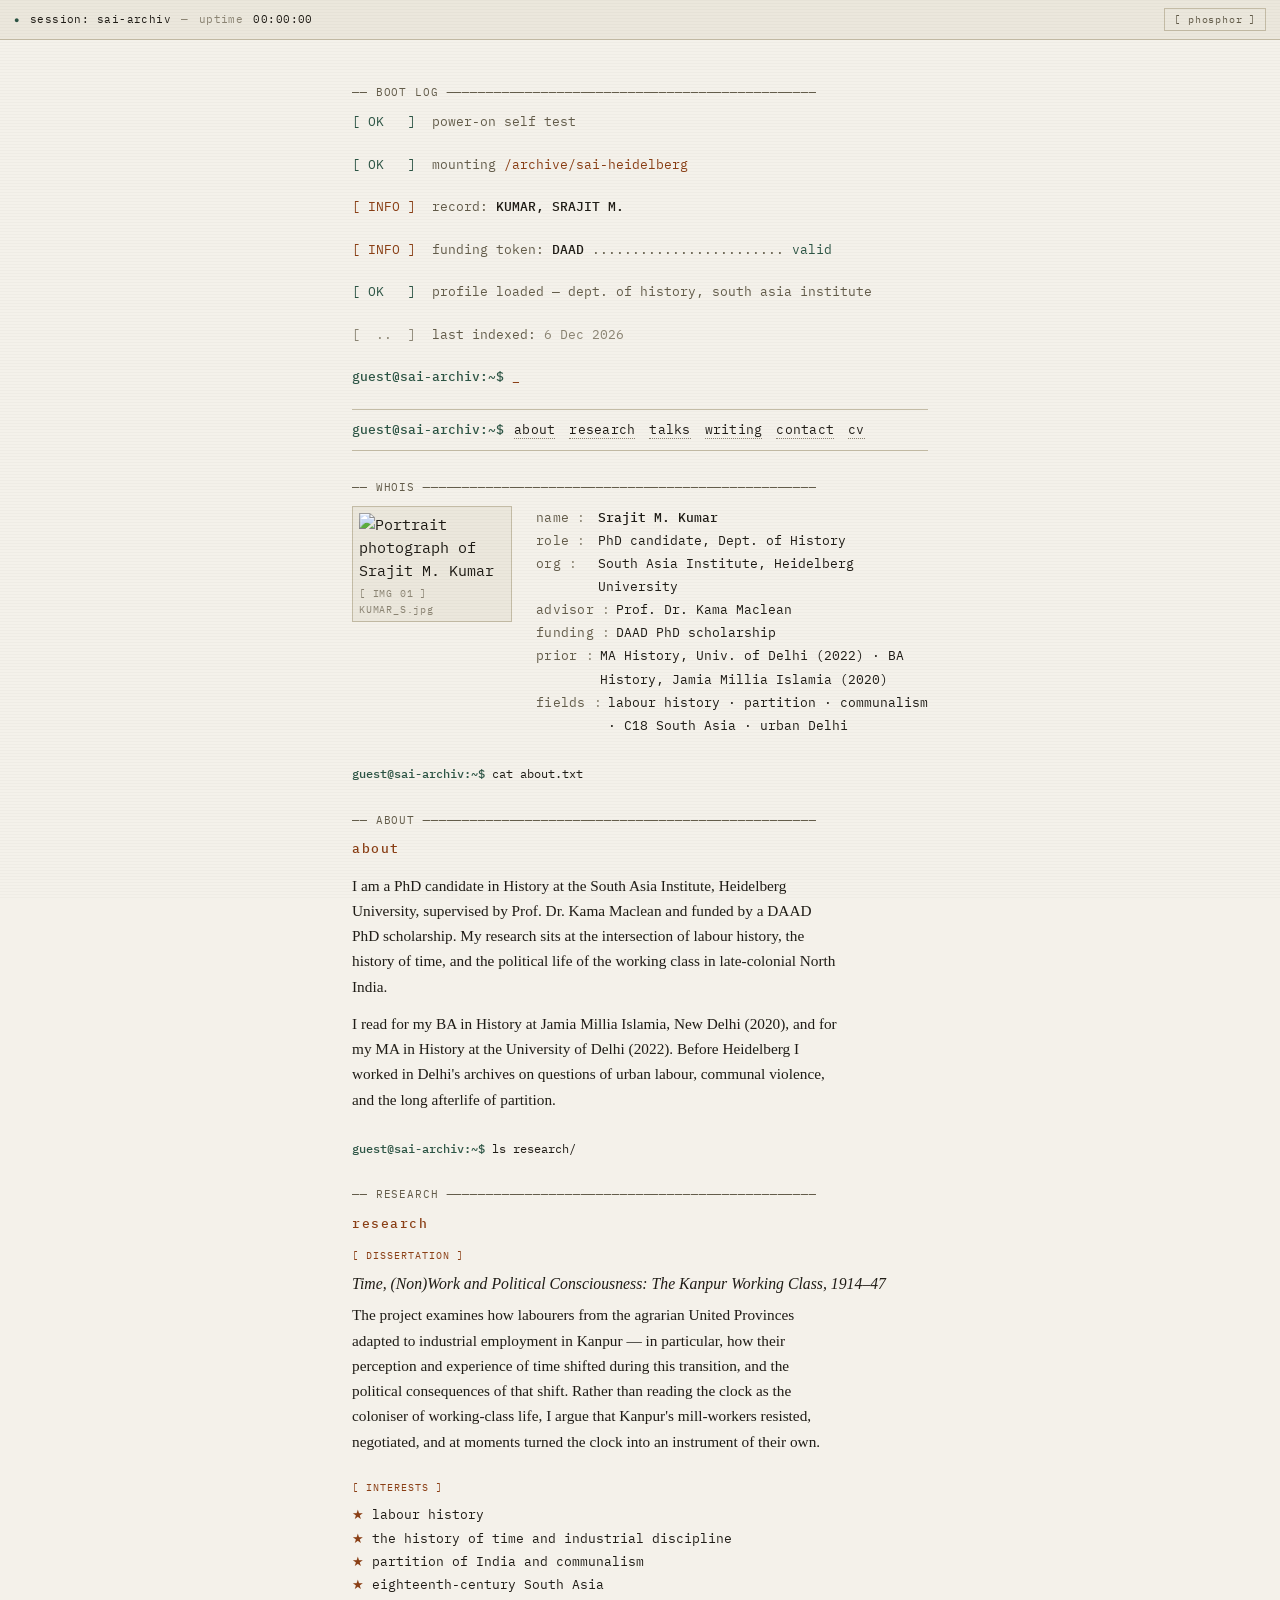
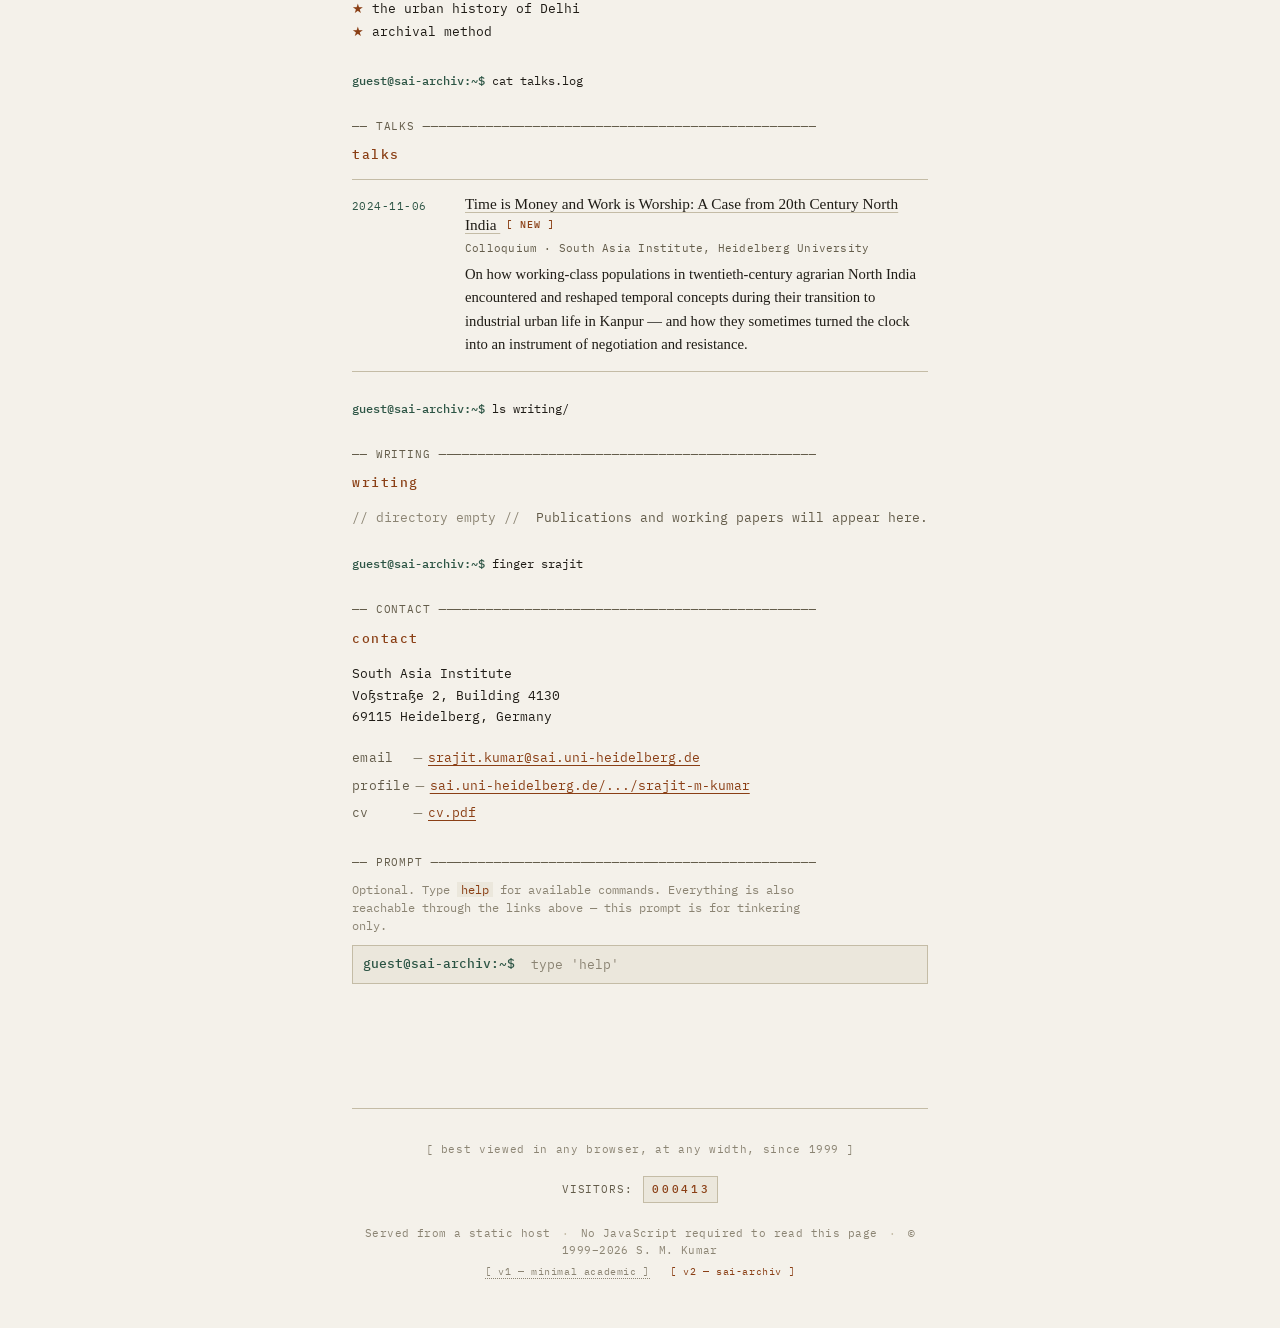
==== v2/index.html @ d52323a2 "Add v2 (SAI-ARCHIV) per design spec Implements the 'booting archival mainframe terminal renders a 19" ====
<!doctype html>
<html lang="en" data-theme="light">
<head>
  <meta charset="utf-8" />
  <meta name="viewport" content="width=device-width, initial-scale=1" />
  <title>SAI-ARCHIV :: KUMAR, SRAJIT M.</title>
  <meta name="description" content="Srajit M. Kumar — PhD candidate in History, South Asia Institute, Heidelberg University. Labour, time, and political consciousness in late-colonial North India." />
  <link rel="icon" href="data:image/svg+xml,<svg xmlns=%22http://www.w3.org/2000/svg%22 viewBox=%220 0 100 100%22><text y=%22.95em%22 font-size=%2290%22>_</text></svg>" />
  <link rel="stylesheet" href="style.css" />
</head>
<body>

  <!-- Status bar appears AFTER boot animation completes (JS).
       No-JS: hidden via <noscript> below -->
  <div class="status-bar" id="status-bar" aria-hidden="true" hidden>
    <span class="status-dot">●</span>
    <span class="status-host">session: sai-archiv</span>
    <span class="status-sep">—</span>
    <span class="status-label">uptime</span>
    <span class="status-clock" id="status-clock">00:00:00</span>
    <button type="button" class="theme-toggle" id="theme-toggle" aria-label="toggle dark theme">
      <span class="theme-toggle-label">[ phosphor ]</span>
    </button>
  </div>

  <main class="terminal" id="terminal">

    <!-- ─── BOOT LOG ────────────────────────────────────────────── -->
    <section class="boot" aria-label="System boot log">
      <header class="banner" aria-hidden="true">
        ── BOOT LOG ───────────────────────────────────────────────
      </header>
      <h2 class="visually-hidden">Boot log</h2>

      <pre class="boot-stream" id="boot-stream"><span class="boot-line"><span class="ok">[ OK   ]</span>  power-on self test</span>
<span class="boot-line"><span class="ok">[ OK   ]</span>  mounting <span class="path">/archive/sai-heidelberg</span></span>
<span class="boot-line"><span class="info">[ INFO ]</span>  record: <span class="hl">KUMAR, SRAJIT M.</span></span>
<span class="boot-line"><span class="info">[ INFO ]</span>  funding token: <span class="hl">DAAD</span> ........................ <span class="ok-text">valid</span></span>
<span class="boot-line"><span class="ok">[ OK   ]</span>  profile loaded — dept. of history, south asia institute</span>
<span class="boot-line"><span class="dotted">[  ..  ]</span>  last indexed: <span class="dim" id="last-indexed">19 May 2026</span></span>
<span class="boot-line prompt-line"><span class="prompt">guest@sai-archiv:~$</span> <span class="cursor">_</span></span></pre>

      <button type="button" id="boot-skip" class="boot-skip" hidden>[ skip ]</button>
    </section>

    <!-- ─── NAV / COMMAND LINKS ─────────────────────────────────── -->
    <nav class="cmd-nav" aria-label="Sections">
      <span class="prompt" aria-hidden="true">guest@sai-archiv:~$</span>
      <ul>
        <li><a href="#about"    data-cmd="cat about.txt">about</a></li>
        <li><a href="#research" data-cmd="ls research/">research</a></li>
        <li><a href="#talks"    data-cmd="cat talks.log">talks</a></li>
        <li><a href="#writing"  data-cmd="ls writing/">writing</a></li>
        <li><a href="#contact"  data-cmd="finger srajit">contact</a></li>
        <li><a href="../cv.pdf" data-cmd="open cv.pdf" target="_blank" rel="noopener">cv</a></li>
      </ul>
    </nav>

    <!-- ─── WHOIS / IDENTITY BLOCK ─────────────────────────────── -->
    <section class="whois" aria-labelledby="whois-h">
      <header class="banner" aria-hidden="true">── WHOIS ──────────────────────────────────────────────────</header>
      <h2 id="whois-h" class="visually-hidden">Identity</h2>

      <div class="whois-grid">
        <figure class="portrait-frame">
          <img src="../images/srajit.jpg" alt="Portrait photograph of Srajit M. Kumar" class="portrait" />
          <figcaption class="img-caption" aria-hidden="true">[ IMG 01 ]  KUMAR_S.jpg</figcaption>
        </figure>

        <dl class="kv">
          <div><dt>name</dt>    <dd><strong>Srajit M. Kumar</strong></dd></div>
          <div><dt>role</dt>    <dd>PhD candidate, Dept. of History</dd></div>
          <div><dt>org</dt>     <dd>South Asia Institute, Heidelberg University</dd></div>
          <div><dt>advisor</dt> <dd>Prof. Dr. Kama Maclean</dd></div>
          <div><dt>funding</dt> <dd>DAAD PhD scholarship</dd></div>
          <div><dt>prior</dt>   <dd>MA History, Univ. of Delhi (2022) · BA History, Jamia Millia Islamia (2020)</dd></div>
          <div><dt>fields</dt>  <dd>labour history · partition · communalism · C18 South Asia · urban Delhi</dd></div>
        </dl>
      </div>
    </section>

    <!-- ─── ABOUT ──────────────────────────────────────────────── -->
    <section id="about" class="cmd-section">
      <div class="cmd-echo" aria-hidden="true"><span class="prompt">guest@sai-archiv:~$</span> <span class="cmd">cat about.txt</span></div>
      <header class="banner" aria-hidden="true">── ABOUT ──────────────────────────────────────────────────</header>
      <h2 class="section-h">about</h2>

      <div class="prose">
        <p>
          I am a PhD candidate in History at the South Asia Institute, Heidelberg University,
          supervised by Prof. Dr. Kama Maclean and funded by a DAAD PhD scholarship. My
          research sits at the intersection of labour history, the history of time, and the
          political life of the working class in late-colonial North India.
        </p>
        <p>
          I read for my BA in History at Jamia Millia Islamia, New Delhi (2020), and for my
          MA in History at the University of Delhi (2022). Before Heidelberg I worked in
          Delhi's archives on questions of urban labour, communal violence, and the long
          afterlife of partition.
        </p>
      </div>
    </section>

    <!-- ─── RESEARCH ───────────────────────────────────────────── -->
    <section id="research" class="cmd-section">
      <div class="cmd-echo" aria-hidden="true"><span class="prompt">guest@sai-archiv:~$</span> <span class="cmd">ls research/</span></div>
      <header class="banner" aria-hidden="true">── RESEARCH ───────────────────────────────────────────────</header>
      <h2 class="section-h">research</h2>

      <article class="entry">
        <header class="entry-head">
          <span class="entry-tag">[ dissertation ]</span>
          <h3 class="entry-title"><em>Time, (Non)Work and Political Consciousness: The Kanpur Working Class, 1914&ndash;47</em></h3>
        </header>
        <div class="prose">
          <p>
            The project examines how labourers from the agrarian United Provinces adapted
            to industrial employment in Kanpur — in particular, how their perception and
            experience of time shifted during this transition, and the political consequences
            of that shift. Rather than reading the clock as the coloniser of working-class
            life, I argue that Kanpur's mill-workers resisted, negotiated, and at moments
            turned the clock into an instrument of their own.
          </p>
        </div>
      </article>

      <article class="entry">
        <header class="entry-head">
          <span class="entry-tag">[ interests ]</span>
        </header>
        <ul class="star-list">
          <li>labour history</li>
          <li>the history of time and industrial discipline</li>
          <li>partition of India and communalism</li>
          <li>eighteenth-century South Asia</li>
          <li>the urban history of Delhi</li>
          <li>archival method</li>
        </ul>
      </article>
    </section>

    <!-- ─── TALKS ──────────────────────────────────────────────── -->
    <section id="talks" class="cmd-section">
      <div class="cmd-echo" aria-hidden="true"><span class="prompt">guest@sai-archiv:~$</span> <span class="cmd">cat talks.log</span></div>
      <header class="banner" aria-hidden="true">── TALKS ──────────────────────────────────────────────────</header>
      <h2 class="section-h">talks</h2>

      <ul class="talk-list">
        <li class="talk">
          <span class="talk-date" aria-hidden="true">2024-11-06</span>
          <span class="visually-hidden">6 November 2024.</span>
          <div class="talk-body">
            <h3 class="talk-title">
              <a href="https://www.sai.uni-heidelberg.de/en/events-at-sai/time-is-money-and-work-is-worship-a-case-from-20th-century-north-india-2024-11-06" rel="noopener">
                Time is Money and Work is Worship: A Case from 20th Century North India
              </a>
              <span class="badge-new" aria-label="new"><span aria-hidden="true">[ NEW ]</span></span>
            </h3>
            <div class="talk-venue">Colloquium · South Asia Institute, Heidelberg University</div>
            <p class="talk-abstract">
              On how working-class populations in twentieth-century agrarian North India
              encountered and reshaped temporal concepts during their transition to
              industrial urban life in Kanpur — and how they sometimes turned the clock
              into an instrument of negotiation and resistance.
            </p>
          </div>
        </li>
      </ul>
    </section>

    <!-- ─── WRITING ────────────────────────────────────────────── -->
    <section id="writing" class="cmd-section">
      <div class="cmd-echo" aria-hidden="true"><span class="prompt">guest@sai-archiv:~$</span> <span class="cmd">ls writing/</span></div>
      <header class="banner" aria-hidden="true">── WRITING ────────────────────────────────────────────────</header>
      <h2 class="section-h">writing</h2>

      <p class="placeholder">
        <span class="dim" aria-hidden="true">// directory empty //</span>
        Publications and working papers will appear here.
      </p>
    </section>

    <!-- ─── CONTACT ────────────────────────────────────────────── -->
    <section id="contact" class="cmd-section">
      <div class="cmd-echo" aria-hidden="true"><span class="prompt">guest@sai-archiv:~$</span> <span class="cmd">finger srajit</span></div>
      <header class="banner" aria-hidden="true">── CONTACT ────────────────────────────────────────────────</header>
      <h2 class="section-h">contact</h2>

      <address class="contact-block">
        <div class="addr-line">South Asia Institute</div>
        <div class="addr-line">Vo&szlig;stra&szlig;e 2, Building 4130</div>
        <div class="addr-line">69115 Heidelberg, Germany</div>
      </address>

      <ul class="links-list">
        <li>
          <span class="link-key">email</span>
          <span class="link-sep" aria-hidden="true">─</span>
          <a href="mailto:srajit.kumar@sai.uni-heidelberg.de">srajit.kumar@sai.uni-heidelberg.de</a>
          <!-- TODO(mridul): confirm this is Srajit's actual address; the SAI page only listed the generic press address -->
        </li>
        <li>
          <span class="link-key">profile</span>
          <span class="link-sep" aria-hidden="true">─</span>
          <a href="https://www.sai.uni-heidelberg.de/en/departments-and-branches/south-asian-history/team/srajit-m-kumar" rel="noopener">sai.uni-heidelberg.de/.../srajit-m-kumar</a>
        </li>
        <li>
          <span class="link-key">cv</span>
          <span class="link-sep" aria-hidden="true">─</span>
          <a href="../cv.pdf" rel="noopener">cv.pdf</a>
        </li>
      </ul>
    </section>

    <!-- ─── TYPEABLE PROMPT (Tier 3) ───────────────────────────── -->
    <section class="repl-section" aria-labelledby="repl-h">
      <header class="banner" aria-hidden="true">── PROMPT ─────────────────────────────────────────────────</header>
      <h2 id="repl-h" class="visually-hidden">Interactive prompt</h2>

      <div class="repl-help">
        Optional. Type <code>help</code> for available commands. Everything is also reachable through the links above — this prompt is for tinkering only.
      </div>

      <div class="repl">
        <span class="prompt" aria-hidden="true">guest@sai-archiv:~$&nbsp;</span>
        <label for="repl-in" class="visually-hidden">Type a command</label>
        <input id="repl-in" type="text" class="repl-in" autocomplete="off" autocapitalize="off" spellcheck="false" placeholder="type 'help'" />
      </div>
      <output class="repl-out" id="repl-out" aria-live="polite"></output>
    </section>

    <!-- ─── SYSTEM FOOTER ──────────────────────────────────────── -->
    <footer class="sys-footer" aria-label="System footer">
      <hr class="rule-text" aria-hidden="true" />

      <div class="footer-banner" aria-hidden="true">
        [ best viewed in any browser, at any width, since 1999 ]
      </div>

      <div class="footer-row" aria-hidden="true">
        <span class="counter-label">VISITORS:</span>
        <span class="counter-box" id="visitor-counter">
          <!-- Static placeholder; replaced by JS with localStorage value if available. -->
          <span class="digit">0</span><span class="digit">0</span><span class="digit">0</span><span class="digit">4</span><span class="digit">1</span><span class="digit">2</span>
        </span>
      </div>

      <p class="built-with">
        Served from a static host
        <span class="sep" aria-hidden="true">·</span>
        No JavaScript required to read this page
        <span class="sep" aria-hidden="true">·</span>
        &copy; 1999&ndash;<span id="year">2026</span> S. M. Kumar
      </p>

      <p class="version-switch">
        <a href="../" class="dim">[ v1 — minimal academic ]</a>
        <span aria-hidden="true">&nbsp;</span>
        <span class="muted">[ v2 — sai-archiv ]</span>
      </p>
    </footer>

  </main>

  <noscript>
    <style>
      #status-bar { display: none !important; }
      .boot-stream .cursor { display: none; }
      .repl-section { display: none; }
    </style>
  </noscript>

  <script src="script.js" defer></script>
</body>
</html>
---- v2/style.css ----
/* ════════════════════════════════════════════════════════════════
   srajit-site v2 :: SAI-ARCHIV terminal
   Light "paper terminal" default. Dark "phosphor" via [data-theme].
   No external CSS/JS dependencies; webfont is optional progressive.
   ════════════════════════════════════════════════════════════════ */

@import url('https://fonts.googleapis.com/css2?family=IBM+Plex+Mono:ital,wght@0,400;0,500;1,400&family=Iowan+Old+Style&display=swap');

/* ── DESIGN TOKENS ─────────────────────────────────────────────── */

:root,
[data-theme="light"] {
  --font-mono: "IBM Plex Mono", ui-monospace, "SFMono-Regular", Menlo,
               "Cascadia Mono", Consolas, "Courier New", monospace;
  --font-serif: "Iowan Old Style", "Charter", Georgia, "Times New Roman", serif;

  /* paper terminal */
  --bg:        #f4f1ea;
  --bg-panel:  #ebe7dc;
  --ink:       #1f1c16;
  --ink-dim:   #635c4a;
  --ink-fade:  #8b8473;
  --accent:    #8a3f15;   /* burnt amber — links, prompt, badge */
  --accent-2:  #2c5444;   /* deep green — [ OK ], talk dates */
  --rule:      #c4bca6;
  --ok:        #2c5444;
  --warn:      #8a3f15;
  --err:       #9a2218;
  --hl:        #1f1c16;

  --col-max:   72ch;
  --line:      1.55;
  --gutter:    clamp(16px, 4vw, 36px);

  --scanline: rgba(0,0,0,0.018);
  color-scheme: light;
}

[data-theme="dark"] {
  /* amber phosphor — warm dark, not neon */
  --bg:        #14110b;
  --bg-panel:  #1c1812;
  --ink:       #d8c8a4;
  --ink-dim:   #8c7e60;
  --ink-fade:  #5a4f3a;
  --accent:    #e0a050;   /* amber */
  --accent-2:  #8fb88a;   /* phosphor green, muted */
  --rule:      #3a3225;
  --ok:        #8fb88a;
  --warn:      #e0a050;
  --err:       #d8624a;
  --hl:        #f0e0b8;

  --scanline: rgba(0,0,0,0.05);
  color-scheme: dark;
}

/* ── RESET / BASE ──────────────────────────────────────────────── */

*, *::before, *::after { box-sizing: border-box; }

html, body { margin: 0; padding: 0; }

html {
  background: var(--bg);
  color: var(--ink);
  font-family: var(--font-mono);
  font-size: 15px;
  line-height: var(--line);
  -webkit-text-size-adjust: 100%;
  font-feature-settings: "kern", "liga";
}

@media (min-width: 640px) { html { font-size: 15px; } }

body {
  min-height: 100vh;
  background: var(--bg);
  position: relative;
  transition: background 0.18s ease, color 0.18s ease;
}

/* Subtle CRT scanlines — visible everywhere, almost imperceptible */
body::after {
  content: "";
  position: fixed;
  inset: 0;
  background: repeating-linear-gradient(
    0deg, transparent 0, transparent 2px,
    var(--scanline) 2px, var(--scanline) 3px
  );
  pointer-events: none;
  z-index: 9999;
}

::selection { background: var(--accent); color: var(--bg); }

::-webkit-scrollbar { width: 6px; height: 6px; }
::-webkit-scrollbar-track { background: var(--bg); }
::-webkit-scrollbar-thumb { background: var(--ink-fade); border-radius: 2px; }

a {
  color: var(--accent);
  text-decoration: underline;
  text-decoration-thickness: 1px;
  text-underline-offset: 3px;
  transition: color 0.12s, text-decoration-color 0.12s;
}
a:hover  { color: var(--accent-2); text-decoration-color: var(--accent-2); }
a:focus-visible {
  outline: 2px solid var(--accent);
  outline-offset: 2px;
}

/* Visible monospace caret focus on the REPL */
.repl-in:focus-visible { outline: none; }

.visually-hidden {
  position: absolute !important;
  width: 1px; height: 1px;
  padding: 0; margin: -1px;
  overflow: hidden; clip: rect(0,0,0,0);
  white-space: nowrap; border: 0;
}

hr.rule-text { border: 0; height: 1px; background: var(--rule); margin: 32px 0; }

/* ── STATUS BAR (top, after boot) ──────────────────────────────── */

.status-bar {
  position: fixed;
  top: 0; left: 0; right: 0;
  z-index: 100;
  display: flex;
  align-items: center;
  gap: 10px;
  padding: 8px 14px;
  background: var(--bg-panel);
  border-bottom: 1px solid var(--rule);
  font-size: 11px;
  color: var(--ink-dim);
  letter-spacing: 0.04em;
  font-variant-numeric: tabular-nums;
}

.status-dot { color: var(--accent-2); font-size: 9px; }
.status-host { color: var(--ink); }
.status-sep, .status-label { color: var(--ink-fade); }
.status-clock { color: var(--ink); }

.theme-toggle {
  margin-left: auto;
  background: transparent;
  border: 1px solid var(--rule);
  color: var(--ink-dim);
  font-family: inherit;
  font-size: 10px;
  letter-spacing: 0.08em;
  padding: 4px 9px;
  cursor: pointer;
  transition: color 0.12s, border-color 0.12s, background 0.12s;
}
.theme-toggle:hover {
  color: var(--accent);
  border-color: var(--accent);
}
.theme-toggle:focus-visible {
  outline: 2px solid var(--accent);
  outline-offset: 2px;
}

/* ── MAIN TERMINAL COLUMN ──────────────────────────────────────── */

.terminal {
  max-width: var(--col-max);
  margin: 0 auto;
  padding: 28px var(--gutter) 48px;
}

body.has-status .terminal { padding-top: 56px; }

/* ── BOOT SECTION ──────────────────────────────────────────────── */

.banner {
  font-family: var(--font-mono);
  font-size: 11px;
  letter-spacing: 0.08em;
  color: var(--ink-dim);
  white-space: nowrap;
  overflow: hidden;
  text-overflow: clip;
  margin: 28px 0 10px;
  user-select: none;
}

.boot { margin-top: 12px; }

.boot-stream {
  font-family: var(--font-mono);
  font-size: 12.5px;
  color: var(--ink-dim);
  margin: 0;
  white-space: pre-wrap;
  word-break: break-word;
  line-height: 1.7;
}

.boot-line { display: block; }
.boot-line .ok       { color: var(--ok); }
.boot-line .info     { color: var(--accent); }
.boot-line .dotted   { color: var(--ink-fade); }
.boot-line .ok-text  { color: var(--ok); }
.boot-line .path     { color: var(--accent); }
.boot-line .hl       { color: var(--hl); font-weight: 500; }
.boot-line .dim      { color: var(--ink-fade); }

.prompt   { color: var(--accent-2); font-weight: 500; }
.cursor   { display: inline-block; width: 0.55em; color: var(--accent); animation: blink 1s steps(1) infinite; }
@keyframes blink { 50% { opacity: 0; } }

.boot-skip {
  margin-top: 6px;
  background: transparent;
  border: 1px solid var(--rule);
  color: var(--ink-fade);
  font-family: inherit;
  font-size: 10px;
  letter-spacing: 0.08em;
  padding: 3px 8px;
  cursor: pointer;
}
.boot-skip:hover { color: var(--accent); border-color: var(--accent); }
.boot-skip:focus-visible { outline: 2px solid var(--accent); outline-offset: 2px; }

/* ── COMMAND NAV ───────────────────────────────────────────────── */

.cmd-nav {
  margin-top: 22px;
  display: flex;
  flex-wrap: wrap;
  gap: 6px 10px;
  align-items: baseline;
  padding: 10px 0;
  border-top: 1px solid var(--rule);
  border-bottom: 1px solid var(--rule);
  font-size: 12.5px;
}

.cmd-nav ul {
  list-style: none;
  margin: 0; padding: 0;
  display: flex;
  flex-wrap: wrap;
  gap: 4px 14px;
}

.cmd-nav a {
  color: var(--ink);
  text-decoration: none;
  border-bottom: 1px dotted var(--ink-fade);
  padding-bottom: 1px;
  letter-spacing: 0.02em;
}
.cmd-nav a:hover  { color: var(--accent); border-bottom-color: var(--accent); }
.cmd-nav a:focus-visible { outline: 2px solid var(--accent); outline-offset: 3px; }

/* ── COMMAND-ECHO PRELUDE FOR EACH SECTION ─────────────────────── */

.cmd-echo {
  font-family: var(--font-mono);
  font-size: 12px;
  color: var(--ink-fade);
  margin: 28px 0 0;
  user-select: none;
}
.cmd-echo .cmd { color: var(--ink); }

/* Sections share scroll-margin so anchor jumps clear the status bar */
.cmd-section { scroll-margin-top: 56px; }

.section-h {
  font-family: var(--font-mono);
  font-size: 13px;
  font-weight: 500;
  letter-spacing: 0.12em;
  text-transform: lowercase;
  color: var(--accent);
  margin: 0 0 14px;
  /* Real heading; banner above is decorative */
}

/* ── WHOIS BLOCK ───────────────────────────────────────────────── */

.whois-grid {
  display: grid;
  grid-template-columns: 160px 1fr;
  gap: 24px;
  align-items: start;
}

.portrait-frame {
  margin: 0;
  border: 1px solid var(--rule);
  padding: 6px 6px 4px;
  background: var(--bg-panel);
}

.portrait {
  display: block;
  width: 100%;
  height: auto;
  filter: grayscale(0.08) contrast(1.02);
}

[data-theme="dark"] .portrait { filter: grayscale(0.15) contrast(0.98) brightness(0.95) sepia(0.15); }

.img-caption {
  margin: 4px 0 0;
  font-size: 10px;
  letter-spacing: 0.08em;
  color: var(--ink-fade);
}

.kv {
  margin: 0;
  font-size: 12.5px;
  line-height: 1.85;
  font-variant-numeric: tabular-nums;
}
.kv > div { display: flex; flex-wrap: wrap; gap: 6px; }
.kv dt {
  color: var(--ink-dim);
  min-width: 7ch;
  letter-spacing: 0.02em;
}
.kv dt::after { content: " :"; color: var(--ink-fade); }
.kv dd {
  margin: 0;
  color: var(--ink);
  flex: 1;
  min-width: 0;
}
.kv dd strong { color: var(--hl); font-weight: 500; }

@media (max-width: 540px) {
  .whois-grid { grid-template-columns: 1fr; }
  .portrait-frame { max-width: 200px; }
}

/* ── ENTRIES / PROSE ──────────────────────────────────────────── */

.entry { margin: 14px 0 26px; }

.entry-head {
  display: flex;
  flex-wrap: wrap;
  align-items: baseline;
  gap: 10px;
  margin-bottom: 8px;
}

.entry-tag {
  font-size: 10px;
  letter-spacing: 0.1em;
  color: var(--accent);
  text-transform: uppercase;
}

.entry-title {
  font-family: var(--font-serif);
  font-size: 1.05rem;
  font-weight: 400;
  margin: 0;
  color: var(--ink);
  line-height: 1.35;
}
.entry-title em { font-style: italic; }

.prose {
  font-family: var(--font-serif);
  font-size: 1.02rem;
  line-height: 1.65;
  color: var(--ink);
  max-width: 64ch;
}
.prose p { margin: 0 0 12px; }
.prose p:last-child { margin-bottom: 0; }

.star-list {
  list-style: none;
  padding: 0;
  margin: 6px 0 0;
  font-size: 12.5px;
}
.star-list li {
  padding: 2px 0;
  color: var(--ink);
}
.star-list li::before {
  content: "★  ";
  color: var(--accent);
}

/* ── TALKS ─────────────────────────────────────────────────────── */

.talk-list {
  list-style: none;
  padding: 0; margin: 0;
}

.talk {
  display: grid;
  grid-template-columns: 11ch 1fr;
  gap: 14px;
  padding: 14px 0;
  border-top: 1px solid var(--rule);
}
.talk:last-child { border-bottom: 1px solid var(--rule); }

.talk-date {
  font-family: var(--font-mono);
  font-size: 11px;
  color: var(--accent-2);
  letter-spacing: 0.04em;
  padding-top: 4px;
  font-variant-numeric: tabular-nums;
}

.talk-title {
  font-family: var(--font-serif);
  font-size: 1.02rem;
  font-weight: 400;
  margin: 0 0 4px;
  line-height: 1.35;
}
.talk-title a { color: var(--ink); text-decoration: underline; text-decoration-color: var(--rule); }
.talk-title a:hover { color: var(--accent); text-decoration-color: var(--accent); }

.badge-new {
  display: inline-block;
  margin-left: 6px;
  font-family: var(--font-mono);
  font-size: 9.5px;
  letter-spacing: 0.1em;
  color: var(--accent);
  font-weight: 500;
  vertical-align: 2px;
}

.talk-venue {
  font-family: var(--font-mono);
  font-size: 11px;
  color: var(--ink-dim);
  letter-spacing: 0.02em;
  margin-bottom: 6px;
}

.talk-abstract {
  font-family: var(--font-serif);
  font-size: 0.98rem;
  color: var(--ink);
  margin: 4px 0 0;
  line-height: 1.6;
  max-width: 64ch;
}

@media (max-width: 540px) {
  .talk { grid-template-columns: 1fr; gap: 4px; }
  .talk-date { padding-top: 0; }
}

/* ── WRITING PLACEHOLDER ───────────────────────────────────────── */

.placeholder {
  font-size: 12.5px;
  color: var(--ink-dim);
  margin: 6px 0 0;
}
.placeholder .dim { color: var(--ink-fade); margin-right: 8px; }

/* ── CONTACT ───────────────────────────────────────────────────── */

.contact-block {
  font-style: normal;
  font-size: 12.5px;
  line-height: 1.75;
  color: var(--ink);
  margin: 0 0 16px;
}

.links-list {
  list-style: none;
  padding: 0; margin: 0;
  font-size: 12.5px;
}
.links-list li {
  display: flex;
  flex-wrap: wrap;
  align-items: baseline;
  gap: 6px;
  padding: 4px 0;
}
.link-key {
  color: var(--ink-dim);
  min-width: 7ch;
  letter-spacing: 0.02em;
}
.link-sep { color: var(--ink-fade); }

/* ── TYPEABLE PROMPT (Tier 3) ──────────────────────────────────── */

.repl-section { margin-top: 8px; }

.repl-help {
  font-size: 11.5px;
  color: var(--ink-fade);
  margin: 2px 0 10px;
  max-width: 64ch;
}
.repl-help code {
  font-family: inherit;
  color: var(--accent);
  background: var(--bg-panel);
  padding: 0 4px;
}

.repl {
  display: flex;
  align-items: center;
  gap: 8px;
  font-size: 13px;
  border: 1px solid var(--rule);
  background: var(--bg-panel);
  padding: 8px 10px;
}

.repl .prompt { white-space: nowrap; flex-shrink: 0; }

.repl-in {
  flex: 1;
  background: transparent;
  border: 0;
  color: var(--ink);
  font-family: var(--font-mono);
  font-size: 13px;
  outline: none;
  caret-color: var(--accent);
  padding: 2px 0;
  min-width: 0;
}
.repl-in::placeholder { color: var(--ink-fade); }

.repl-out {
  display: block;
  margin-top: 10px;
  min-height: 1.8em;
  font-family: var(--font-mono);
  font-size: 12.5px;
  color: var(--ink);
  white-space: pre-wrap;
  word-break: break-word;
}

.repl-out .ok   { color: var(--ok); }
.repl-out .err  { color: var(--err); }
.repl-out .warn { color: var(--warn); }
.repl-out .acc  { color: var(--accent); }
.repl-out .dim  { color: var(--ink-fade); }
.repl-out .hl   { color: var(--hl); font-weight: 500; }
.repl-out .echo { color: var(--accent-2); }
.repl-out hr {
  border: 0;
  height: 1px;
  background: var(--rule);
  margin: 8px 0;
}

/* ── FOOTER ────────────────────────────────────────────────────── */

.sys-footer {
  margin-top: 40px;
  padding-top: 20px;
  text-align: center;
}

.footer-banner {
  font-size: 11px;
  color: var(--ink-fade);
  letter-spacing: 0.06em;
  margin: 6px 0 14px;
}

.footer-row {
  display: inline-flex;
  align-items: center;
  gap: 10px;
  margin: 4px 0 14px;
  font-family: var(--font-mono);
  font-size: 11px;
  color: var(--ink-dim);
  letter-spacing: 0.08em;
}

.counter-box {
  display: inline-flex;
  gap: 2px;
  padding: 4px 8px;
  border: 1px solid var(--rule);
  background: var(--bg-panel);
  font-family: var(--font-mono);
}

.counter-box .digit {
  display: inline-block;
  min-width: 1ch;
  color: var(--accent);
  font-weight: 500;
  font-variant-numeric: tabular-nums;
}

.built-with {
  font-size: 10.5px;
  color: var(--ink-fade);
  letter-spacing: 0.04em;
  margin: 8px 0 6px;
}
.built-with .sep { color: var(--rule); margin: 0 4px; }

.version-switch {
  font-size: 10px;
  letter-spacing: 0.06em;
  margin: 4px 0 0;
}
.version-switch a { color: var(--ink-fade); text-decoration: none; border-bottom: 1px dotted var(--ink-fade); }
.version-switch a:hover { color: var(--accent); border-bottom-color: var(--accent); }
.version-switch .muted { color: var(--accent); }

/* ── DECORATIVE BANNERS ON SMALL SCREENS ──────────────────────── */

@media (max-width: 480px) {
  .banner {
    /* the box-drawing strings overflow on narrow screens; swap to a soft rule */
    color: transparent;
    height: 1px;
    background: var(--rule);
    margin: 24px 0 12px;
    border: 0;
    padding: 0;
  }
  .banner * { display: none; }
  html { font-size: 16px; }   /* meet ≥16px mobile target */
  .talk-date, .talk-venue { font-size: 12px; }
  .boot-stream { font-size: 13px; }
  .terminal { padding-bottom: 36px; }
}

/* ── REDUCED MOTION ────────────────────────────────────────────── */

@media (prefers-reduced-motion: reduce) {
  *, *::before, *::after {
    transition-duration: 0.001ms !important;
    animation-duration: 0.001ms !important;
    animation-iteration-count: 1 !important;
    scroll-behavior: auto !important;
  }
  .cursor { animation: none; opacity: 1; }
  html { scroll-behavior: auto; }
}

html { scroll-behavior: smooth; }
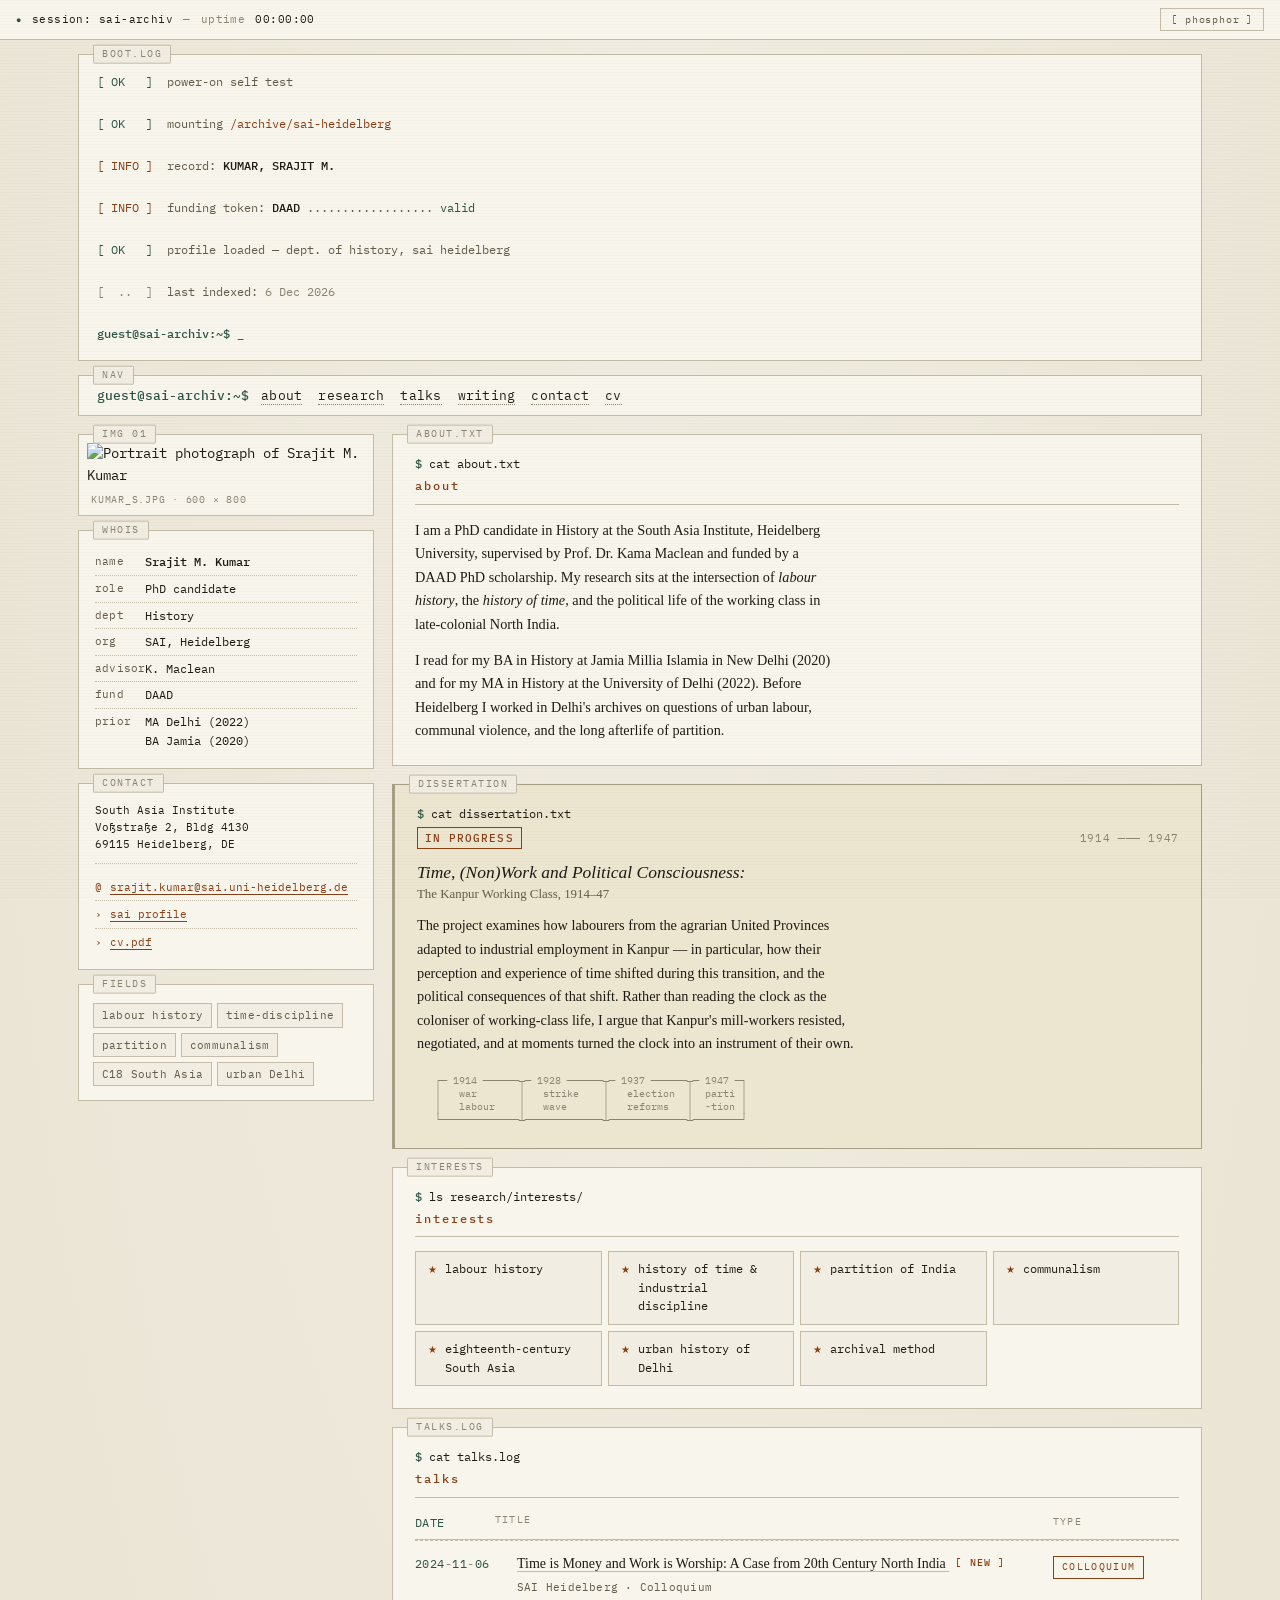
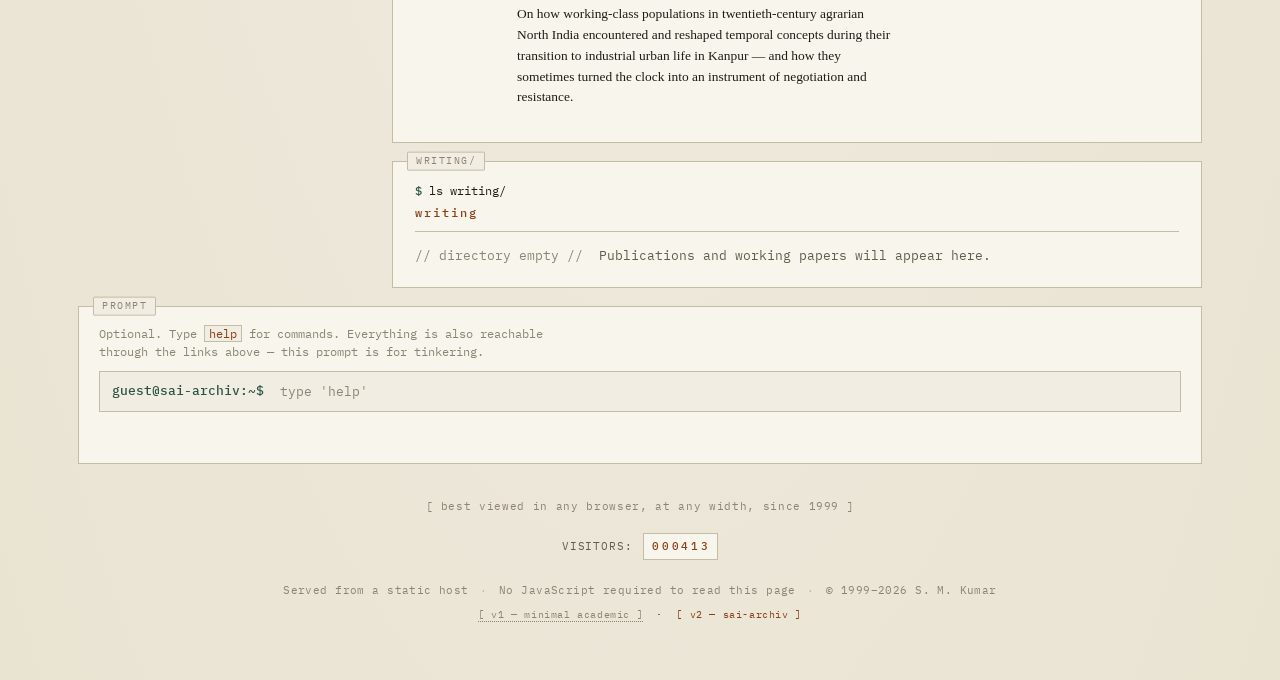
==== commit 4c3504c3: "v2: two-column 'record card' layout with bordered panels Layout overhaul to address overwhelming sin" ====
--- a/v2/index.html
+++ b/v2/index.html
@@ -10,8 +10,7 @@
 </head>
 <body>
 
-  <!-- Status bar appears AFTER boot animation completes (JS).
-       No-JS: hidden via <noscript> below -->
+  <!-- Status bar (revealed after boot animation, via JS) -->
   <div class="status-bar" id="status-bar" aria-hidden="true" hidden>
     <span class="status-dot">●</span>
     <span class="status-host">session: sai-archiv</span>
@@ -23,242 +22,268 @@
     </button>
   </div>
 
-  <main class="terminal" id="terminal">
-
-    <!-- ─── BOOT LOG ────────────────────────────────────────────── -->
-    <section class="boot" aria-label="System boot log">
-      <header class="banner" aria-hidden="true">
-        ── BOOT LOG ───────────────────────────────────────────────
-      </header>
-      <h2 class="visually-hidden">Boot log</h2>
-
-      <pre class="boot-stream" id="boot-stream"><span class="boot-line"><span class="ok">[ OK   ]</span>  power-on self test</span>
+  <main class="page" id="terminal">
+
+    <!-- ════ FULL-WIDTH TOP BAND: BOOT + NAV ════════════════════ -->
+    <div class="top-band">
+
+      <section class="panel boot" aria-label="System boot log" data-label="BOOT.LOG">
+        <pre class="boot-stream" id="boot-stream"><span class="boot-line"><span class="ok">[ OK   ]</span>  power-on self test</span>
 <span class="boot-line"><span class="ok">[ OK   ]</span>  mounting <span class="path">/archive/sai-heidelberg</span></span>
 <span class="boot-line"><span class="info">[ INFO ]</span>  record: <span class="hl">KUMAR, SRAJIT M.</span></span>
-<span class="boot-line"><span class="info">[ INFO ]</span>  funding token: <span class="hl">DAAD</span> ........................ <span class="ok-text">valid</span></span>
-<span class="boot-line"><span class="ok">[ OK   ]</span>  profile loaded — dept. of history, south asia institute</span>
+<span class="boot-line"><span class="info">[ INFO ]</span>  funding token: <span class="hl">DAAD</span> .................. <span class="ok-text">valid</span></span>
+<span class="boot-line"><span class="ok">[ OK   ]</span>  profile loaded — dept. of history, sai heidelberg</span>
 <span class="boot-line"><span class="dotted">[  ..  ]</span>  last indexed: <span class="dim" id="last-indexed">19 May 2026</span></span>
 <span class="boot-line prompt-line"><span class="prompt">guest@sai-archiv:~$</span> <span class="cursor">_</span></span></pre>
-
-      <button type="button" id="boot-skip" class="boot-skip" hidden>[ skip ]</button>
-    </section>
-
-    <!-- ─── NAV / COMMAND LINKS ─────────────────────────────────── -->
-    <nav class="cmd-nav" aria-label="Sections">
-      <span class="prompt" aria-hidden="true">guest@sai-archiv:~$</span>
-      <ul>
-        <li><a href="#about"    data-cmd="cat about.txt">about</a></li>
-        <li><a href="#research" data-cmd="ls research/">research</a></li>
-        <li><a href="#talks"    data-cmd="cat talks.log">talks</a></li>
-        <li><a href="#writing"  data-cmd="ls writing/">writing</a></li>
-        <li><a href="#contact"  data-cmd="finger srajit">contact</a></li>
-        <li><a href="../cv.pdf" data-cmd="open cv.pdf" target="_blank" rel="noopener">cv</a></li>
-      </ul>
-    </nav>
-
-    <!-- ─── WHOIS / IDENTITY BLOCK ─────────────────────────────── -->
-    <section class="whois" aria-labelledby="whois-h">
-      <header class="banner" aria-hidden="true">── WHOIS ──────────────────────────────────────────────────</header>
-      <h2 id="whois-h" class="visually-hidden">Identity</h2>
-
-      <div class="whois-grid">
-        <figure class="portrait-frame">
+        <button type="button" id="boot-skip" class="boot-skip" hidden>[ skip ]</button>
+      </section>
+
+      <nav class="panel cmd-nav" aria-label="Sections" data-label="NAV">
+        <span class="prompt" aria-hidden="true">guest@sai-archiv:~$</span>
+        <ul>
+          <li><a href="#about"    data-cmd="cat about.txt">about</a></li>
+          <li><a href="#research" data-cmd="ls research/">research</a></li>
+          <li><a href="#talks"    data-cmd="cat talks.log">talks</a></li>
+          <li><a href="#writing"  data-cmd="ls writing/">writing</a></li>
+          <li><a href="#contact"  data-cmd="finger srajit">contact</a></li>
+          <li><a href="../cv.pdf" data-cmd="open cv.pdf" target="_blank" rel="noopener">cv</a></li>
+        </ul>
+      </nav>
+
+    </div>
+
+    <!-- ════ TWO-COLUMN GRID: LEFT RAIL + CONTENT ═══════════════ -->
+    <div class="app-grid">
+
+      <!-- ────────── LEFT RAIL: IDENTITY CARD ───────────────── -->
+      <aside class="rail" aria-label="Identity">
+
+        <section class="panel portrait-panel" data-label="IMG 01">
           <img src="../images/srajit.jpg" alt="Portrait photograph of Srajit M. Kumar" class="portrait" />
-          <figcaption class="img-caption" aria-hidden="true">[ IMG 01 ]  KUMAR_S.jpg</figcaption>
-        </figure>
-
-        <dl class="kv">
-          <div><dt>name</dt>    <dd><strong>Srajit M. Kumar</strong></dd></div>
-          <div><dt>role</dt>    <dd>PhD candidate, Dept. of History</dd></div>
-          <div><dt>org</dt>     <dd>South Asia Institute, Heidelberg University</dd></div>
-          <div><dt>advisor</dt> <dd>Prof. Dr. Kama Maclean</dd></div>
-          <div><dt>funding</dt> <dd>DAAD PhD scholarship</dd></div>
-          <div><dt>prior</dt>   <dd>MA History, Univ. of Delhi (2022) · BA History, Jamia Millia Islamia (2020)</dd></div>
-          <div><dt>fields</dt>  <dd>labour history · partition · communalism · C18 South Asia · urban Delhi</dd></div>
-        </dl>
-      </div>
-    </section>
-
-    <!-- ─── ABOUT ──────────────────────────────────────────────── -->
-    <section id="about" class="cmd-section">
-      <div class="cmd-echo" aria-hidden="true"><span class="prompt">guest@sai-archiv:~$</span> <span class="cmd">cat about.txt</span></div>
-      <header class="banner" aria-hidden="true">── ABOUT ──────────────────────────────────────────────────</header>
-      <h2 class="section-h">about</h2>
-
-      <div class="prose">
-        <p>
-          I am a PhD candidate in History at the South Asia Institute, Heidelberg University,
-          supervised by Prof. Dr. Kama Maclean and funded by a DAAD PhD scholarship. My
-          research sits at the intersection of labour history, the history of time, and the
-          political life of the working class in late-colonial North India.
-        </p>
-        <p>
-          I read for my BA in History at Jamia Millia Islamia, New Delhi (2020), and for my
-          MA in History at the University of Delhi (2022). Before Heidelberg I worked in
-          Delhi's archives on questions of urban labour, communal violence, and the long
-          afterlife of partition.
-        </p>
-      </div>
-    </section>
-
-    <!-- ─── RESEARCH ───────────────────────────────────────────── -->
-    <section id="research" class="cmd-section">
-      <div class="cmd-echo" aria-hidden="true"><span class="prompt">guest@sai-archiv:~$</span> <span class="cmd">ls research/</span></div>
-      <header class="banner" aria-hidden="true">── RESEARCH ───────────────────────────────────────────────</header>
-      <h2 class="section-h">research</h2>
-
-      <article class="entry">
-        <header class="entry-head">
-          <span class="entry-tag">[ dissertation ]</span>
-          <h3 class="entry-title"><em>Time, (Non)Work and Political Consciousness: The Kanpur Working Class, 1914&ndash;47</em></h3>
-        </header>
-        <div class="prose">
-          <p>
-            The project examines how labourers from the agrarian United Provinces adapted
-            to industrial employment in Kanpur — in particular, how their perception and
-            experience of time shifted during this transition, and the political consequences
-            of that shift. Rather than reading the clock as the coloniser of working-class
-            life, I argue that Kanpur's mill-workers resisted, negotiated, and at moments
-            turned the clock into an instrument of their own.
-          </p>
-        </div>
-      </article>
-
-      <article class="entry">
-        <header class="entry-head">
-          <span class="entry-tag">[ interests ]</span>
-        </header>
-        <ul class="star-list">
-          <li>labour history</li>
-          <li>the history of time and industrial discipline</li>
-          <li>partition of India and communalism</li>
-          <li>eighteenth-century South Asia</li>
-          <li>the urban history of Delhi</li>
-          <li>archival method</li>
-        </ul>
-      </article>
-    </section>
-
-    <!-- ─── TALKS ──────────────────────────────────────────────── -->
-    <section id="talks" class="cmd-section">
-      <div class="cmd-echo" aria-hidden="true"><span class="prompt">guest@sai-archiv:~$</span> <span class="cmd">cat talks.log</span></div>
-      <header class="banner" aria-hidden="true">── TALKS ──────────────────────────────────────────────────</header>
-      <h2 class="section-h">talks</h2>
-
-      <ul class="talk-list">
-        <li class="talk">
-          <span class="talk-date" aria-hidden="true">2024-11-06</span>
-          <span class="visually-hidden">6 November 2024.</span>
-          <div class="talk-body">
-            <h3 class="talk-title">
-              <a href="https://www.sai.uni-heidelberg.de/en/events-at-sai/time-is-money-and-work-is-worship-a-case-from-20th-century-north-india-2024-11-06" rel="noopener">
-                Time is Money and Work is Worship: A Case from 20th Century North India
-              </a>
-              <span class="badge-new" aria-label="new"><span aria-hidden="true">[ NEW ]</span></span>
-            </h3>
-            <div class="talk-venue">Colloquium · South Asia Institute, Heidelberg University</div>
-            <p class="talk-abstract">
-              On how working-class populations in twentieth-century agrarian North India
-              encountered and reshaped temporal concepts during their transition to
-              industrial urban life in Kanpur — and how they sometimes turned the clock
-              into an instrument of negotiation and resistance.
+          <figcaption class="img-caption" aria-hidden="true">KUMAR_S.jpg &middot; 600 &times; 800</figcaption>
+        </section>
+
+        <section class="panel whois" aria-labelledby="whois-h" data-label="WHOIS">
+          <h2 id="whois-h" class="visually-hidden">Identity</h2>
+          <dl class="kv">
+            <div><dt>name</dt>    <dd><strong>Srajit M. Kumar</strong></dd></div>
+            <div><dt>role</dt>    <dd>PhD candidate</dd></div>
+            <div><dt>dept</dt>    <dd>History</dd></div>
+            <div><dt>org</dt>     <dd>SAI, Heidelberg</dd></div>
+            <div><dt>advisor</dt> <dd>K. Maclean</dd></div>
+            <div><dt>fund</dt>    <dd>DAAD</dd></div>
+            <div><dt>prior</dt>   <dd>MA Delhi (2022)<br />BA Jamia (2020)</dd></div>
+          </dl>
+        </section>
+
+        <section class="panel contact-card" id="contact" aria-labelledby="contact-h" data-label="CONTACT">
+          <h2 id="contact-h" class="visually-hidden">Contact</h2>
+
+          <address class="addr">
+            South Asia Institute<br />
+            Vo&szlig;stra&szlig;e 2, Bldg 4130<br />
+            69115 Heidelberg, DE
+          </address>
+
+          <ul class="rail-links">
+            <li>
+              <span class="link-key">@</span>
+              <a href="mailto:srajit.kumar@sai.uni-heidelberg.de">srajit.kumar@<wbr />sai.uni-heidelberg.de</a>
+              <!-- TODO(mridul): confirm exact email; SAI page only listed the generic press address -->
+            </li>
+            <li>
+              <span class="link-key">&rsaquo;</span>
+              <a href="https://www.sai.uni-heidelberg.de/en/departments-and-branches/south-asian-history/team/srajit-m-kumar" rel="noopener">sai profile</a>
+            </li>
+            <li>
+              <span class="link-key">&rsaquo;</span>
+              <a href="../cv.pdf" rel="noopener">cv.pdf</a>
+            </li>
+          </ul>
+        </section>
+
+        <section class="panel fields-card" aria-labelledby="fields-h" data-label="FIELDS">
+          <h2 id="fields-h" class="visually-hidden">Research fields</h2>
+          <ul class="chip-list">
+            <li>labour history</li>
+            <li>time-discipline</li>
+            <li>partition</li>
+            <li>communalism</li>
+            <li>C18 South Asia</li>
+            <li>urban Delhi</li>
+          </ul>
+        </section>
+
+      </aside>
+
+      <!-- ────────── RIGHT COLUMN: CONTENT ──────────────────── -->
+      <div class="content">
+
+        <!-- ABOUT -->
+        <section id="about" class="panel section about" data-label="ABOUT.TXT">
+          <div class="cmd-echo" aria-hidden="true"><span class="prompt">$</span> <span class="cmd">cat about.txt</span></div>
+          <h2 class="section-h">about</h2>
+          <div class="prose">
+            <p>
+              I am a PhD candidate in History at the South Asia Institute, Heidelberg
+              University, supervised by Prof. Dr. Kama Maclean and funded by a DAAD PhD
+              scholarship. My research sits at the intersection of <em>labour history</em>,
+              the <em>history of time</em>, and the political life of the working class
+              in late-colonial North India.
+            </p>
+            <p>
+              I read for my BA in History at Jamia Millia Islamia in New Delhi (2020) and
+              for my MA in History at the University of Delhi (2022). Before Heidelberg I
+              worked in Delhi's archives on questions of urban labour, communal violence,
+              and the long afterlife of partition.
             </p>
           </div>
-        </li>
-      </ul>
-    </section>
-
-    <!-- ─── WRITING ────────────────────────────────────────────── -->
-    <section id="writing" class="cmd-section">
-      <div class="cmd-echo" aria-hidden="true"><span class="prompt">guest@sai-archiv:~$</span> <span class="cmd">ls writing/</span></div>
-      <header class="banner" aria-hidden="true">── WRITING ────────────────────────────────────────────────</header>
-      <h2 class="section-h">writing</h2>
-
-      <p class="placeholder">
-        <span class="dim" aria-hidden="true">// directory empty //</span>
-        Publications and working papers will appear here.
-      </p>
-    </section>
-
-    <!-- ─── CONTACT ────────────────────────────────────────────── -->
-    <section id="contact" class="cmd-section">
-      <div class="cmd-echo" aria-hidden="true"><span class="prompt">guest@sai-archiv:~$</span> <span class="cmd">finger srajit</span></div>
-      <header class="banner" aria-hidden="true">── CONTACT ────────────────────────────────────────────────</header>
-      <h2 class="section-h">contact</h2>
-
-      <address class="contact-block">
-        <div class="addr-line">South Asia Institute</div>
-        <div class="addr-line">Vo&szlig;stra&szlig;e 2, Building 4130</div>
-        <div class="addr-line">69115 Heidelberg, Germany</div>
-      </address>
-
-      <ul class="links-list">
-        <li>
-          <span class="link-key">email</span>
-          <span class="link-sep" aria-hidden="true">─</span>
-          <a href="mailto:srajit.kumar@sai.uni-heidelberg.de">srajit.kumar@sai.uni-heidelberg.de</a>
-          <!-- TODO(mridul): confirm this is Srajit's actual address; the SAI page only listed the generic press address -->
-        </li>
-        <li>
-          <span class="link-key">profile</span>
-          <span class="link-sep" aria-hidden="true">─</span>
-          <a href="https://www.sai.uni-heidelberg.de/en/departments-and-branches/south-asian-history/team/srajit-m-kumar" rel="noopener">sai.uni-heidelberg.de/.../srajit-m-kumar</a>
-        </li>
-        <li>
-          <span class="link-key">cv</span>
-          <span class="link-sep" aria-hidden="true">─</span>
-          <a href="../cv.pdf" rel="noopener">cv.pdf</a>
-        </li>
-      </ul>
-    </section>
-
-    <!-- ─── TYPEABLE PROMPT (Tier 3) ───────────────────────────── -->
-    <section class="repl-section" aria-labelledby="repl-h">
-      <header class="banner" aria-hidden="true">── PROMPT ─────────────────────────────────────────────────</header>
-      <h2 id="repl-h" class="visually-hidden">Interactive prompt</h2>
-
-      <div class="repl-help">
-        Optional. Type <code>help</code> for available commands. Everything is also reachable through the links above — this prompt is for tinkering only.
-      </div>
-
-      <div class="repl">
-        <span class="prompt" aria-hidden="true">guest@sai-archiv:~$&nbsp;</span>
-        <label for="repl-in" class="visually-hidden">Type a command</label>
-        <input id="repl-in" type="text" class="repl-in" autocomplete="off" autocapitalize="off" spellcheck="false" placeholder="type 'help'" />
-      </div>
-      <output class="repl-out" id="repl-out" aria-live="polite"></output>
-    </section>
-
-    <!-- ─── SYSTEM FOOTER ──────────────────────────────────────── -->
-    <footer class="sys-footer" aria-label="System footer">
-      <hr class="rule-text" aria-hidden="true" />
-
-      <div class="footer-banner" aria-hidden="true">
-        [ best viewed in any browser, at any width, since 1999 ]
-      </div>
-
-      <div class="footer-row" aria-hidden="true">
-        <span class="counter-label">VISITORS:</span>
-        <span class="counter-box" id="visitor-counter">
-          <!-- Static placeholder; replaced by JS with localStorage value if available. -->
-          <span class="digit">0</span><span class="digit">0</span><span class="digit">0</span><span class="digit">4</span><span class="digit">1</span><span class="digit">2</span>
-        </span>
-      </div>
-
-      <p class="built-with">
-        Served from a static host
-        <span class="sep" aria-hidden="true">·</span>
-        No JavaScript required to read this page
-        <span class="sep" aria-hidden="true">·</span>
-        &copy; 1999&ndash;<span id="year">2026</span> S. M. Kumar
-      </p>
-
-      <p class="version-switch">
-        <a href="../" class="dim">[ v1 — minimal academic ]</a>
-        <span aria-hidden="true">&nbsp;</span>
-        <span class="muted">[ v2 — sai-archiv ]</span>
-      </p>
-    </footer>
+        </section>
+
+        <!-- DISSERTATION HERO -->
+        <section id="research" class="panel section hero" data-label="DISSERTATION">
+          <div class="cmd-echo" aria-hidden="true"><span class="prompt">$</span> <span class="cmd">cat dissertation.txt</span></div>
+
+          <div class="hero-meta">
+            <span class="hero-tag">in progress</span>
+            <span class="hero-years" aria-hidden="true">1914 ─── 1947</span>
+          </div>
+
+          <h2 class="hero-title">
+            <em>Time, (Non)Work and Political Consciousness:</em>
+            <span class="hero-sub">The Kanpur Working Class, 1914&ndash;47</span>
+          </h2>
+
+          <div class="prose hero-body">
+            <p>
+              The project examines how labourers from the agrarian United Provinces
+              adapted to industrial employment in Kanpur — in particular, how their
+              perception and experience of time shifted during this transition, and the
+              political consequences of that shift. Rather than reading the clock as the
+              coloniser of working-class life, I argue that Kanpur's mill-workers
+              resisted, negotiated, and at moments turned the clock into an instrument
+              of their own.
+            </p>
+          </div>
+
+          <pre class="ascii-rule" aria-hidden="true">
+   ┌─ 1914 ──────┬─ 1928 ──────┬─ 1937 ──────┬─ 1947 ─┐
+   │   war       │   strike    │   election  │  parti │
+   │   labour    │   wave      │   reforms   │  -tion │
+   └─────────────┴─────────────┴─────────────┴────────┘         </pre>
+        </section>
+
+        <!-- INTERESTS -->
+        <section class="panel section interests" data-label="INTERESTS">
+          <div class="cmd-echo" aria-hidden="true"><span class="prompt">$</span> <span class="cmd">ls research/interests/</span></div>
+          <h2 class="section-h">interests</h2>
+          <ul class="big-chips">
+            <li><span class="bullet" aria-hidden="true">★</span> labour history</li>
+            <li><span class="bullet" aria-hidden="true">★</span> history of time &amp; industrial discipline</li>
+            <li><span class="bullet" aria-hidden="true">★</span> partition of India</li>
+            <li><span class="bullet" aria-hidden="true">★</span> communalism</li>
+            <li><span class="bullet" aria-hidden="true">★</span> eighteenth-century South Asia</li>
+            <li><span class="bullet" aria-hidden="true">★</span> urban history of Delhi</li>
+            <li><span class="bullet" aria-hidden="true">★</span> archival method</li>
+          </ul>
+        </section>
+
+        <!-- TALKS -->
+        <section id="talks" class="panel section talks" data-label="TALKS.LOG">
+          <div class="cmd-echo" aria-hidden="true"><span class="prompt">$</span> <span class="cmd">cat talks.log</span></div>
+          <h2 class="section-h">talks</h2>
+
+          <div class="talk-table" role="table" aria-label="Talks">
+            <div class="talk-row talk-head" role="row" aria-hidden="true">
+              <div class="col-date">DATE</div>
+              <div class="col-title">TITLE</div>
+              <div class="col-type">TYPE</div>
+            </div>
+
+            <div class="talk-row" role="row">
+              <div class="col-date" role="cell">
+                <time datetime="2024-11-06">2024<span class="sep">-</span>11<span class="sep">-</span>06</time>
+              </div>
+              <div class="col-title" role="cell">
+                <a href="https://www.sai.uni-heidelberg.de/en/events-at-sai/time-is-money-and-work-is-worship-a-case-from-20th-century-north-india-2024-11-06" rel="noopener" class="talk-link">
+                  Time is Money and Work is Worship: A Case from 20th Century North India
+                </a>
+                <span class="badge-new" aria-label="new"><span aria-hidden="true">[ NEW ]</span></span>
+                <div class="talk-venue">SAI Heidelberg &middot; Colloquium</div>
+                <p class="talk-abstract">
+                  On how working-class populations in twentieth-century agrarian North
+                  India encountered and reshaped temporal concepts during their
+                  transition to industrial urban life in Kanpur — and how they sometimes
+                  turned the clock into an instrument of negotiation and resistance.
+                </p>
+              </div>
+              <div class="col-type" role="cell">
+                <span class="type-chip">COLLOQUIUM</span>
+              </div>
+            </div>
+          </div>
+        </section>
+
+        <!-- WRITING -->
+        <section id="writing" class="panel section writing placeholder-panel" data-label="WRITING/">
+          <div class="cmd-echo" aria-hidden="true"><span class="prompt">$</span> <span class="cmd">ls writing/</span></div>
+          <h2 class="section-h">writing</h2>
+          <p class="placeholder">
+            <span class="dim" aria-hidden="true">// directory empty //</span>
+            Publications and working papers will appear here.
+          </p>
+        </section>
+
+      </div><!-- /content -->
+    </div><!-- /app-grid -->
+
+    <!-- ════ FULL-WIDTH BOTTOM BAND: REPL + FOOTER ══════════════ -->
+    <div class="bottom-band">
+
+      <section class="panel repl-section" aria-labelledby="repl-h" data-label="PROMPT">
+        <h2 id="repl-h" class="visually-hidden">Interactive prompt</h2>
+
+        <div class="repl-help">
+          Optional. Type <code>help</code> for commands. Everything is also reachable through
+          the links above — this prompt is for tinkering.
+        </div>
+
+        <div class="repl">
+          <span class="prompt" aria-hidden="true">guest@sai-archiv:~$&nbsp;</span>
+          <label for="repl-in" class="visually-hidden">Type a command</label>
+          <input id="repl-in" type="text" class="repl-in" autocomplete="off" autocapitalize="off" spellcheck="false" placeholder="type 'help'" />
+        </div>
+        <output class="repl-out" id="repl-out" aria-live="polite"></output>
+      </section>
+
+      <footer class="sys-footer" aria-label="System footer">
+        <div class="footer-banner" aria-hidden="true">
+          [ best viewed in any browser, at any width, since 1999 ]
+        </div>
+
+        <div class="footer-row" aria-hidden="true">
+          <span class="counter-label">VISITORS:</span>
+          <span class="counter-box" id="visitor-counter">
+            <span class="digit">0</span><span class="digit">0</span><span class="digit">0</span><span class="digit">4</span><span class="digit">1</span><span class="digit">2</span>
+          </span>
+        </div>
+
+        <p class="built-with">
+          Served from a static host
+          <span class="sep" aria-hidden="true">·</span>
+          No JavaScript required to read this page
+          <span class="sep" aria-hidden="true">·</span>
+          &copy; 1999&ndash;<span id="year">2026</span> S. M. Kumar
+        </p>
+
+        <p class="version-switch">
+          <a href="../" class="dim">[ v1 — minimal academic ]</a>
+          <span aria-hidden="true">&nbsp;&middot;&nbsp;</span>
+          <span class="muted">[ v2 — sai-archiv ]</span>
+        </p>
+      </footer>
+
+    </div>
 
   </main>
 
--- a/v2/style.css
+++ b/v2/style.css
@@ -1,10 +1,10 @@
 /* ════════════════════════════════════════════════════════════════
    srajit-site v2 :: SAI-ARCHIV terminal
-   Light "paper terminal" default. Dark "phosphor" via [data-theme].
-   No external CSS/JS dependencies; webfont is optional progressive.
+   Two-column "record card" layout. Every section is a bordered
+   panel with a floating chip label (mariya.fyi pattern).
    ════════════════════════════════════════════════════════════════ */
 
-@import url('https://fonts.googleapis.com/css2?family=IBM+Plex+Mono:ital,wght@0,400;0,500;1,400&family=Iowan+Old+Style&display=swap');
+@import url('https://fonts.googleapis.com/css2?family=IBM+Plex+Mono:ital,wght@0,400;0,500;0,600;1,400&family=Iowan+Old+Style&display=swap');
 
 /* ── DESIGN TOKENS ─────────────────────────────────────────────── */
 
@@ -15,37 +15,39 @@
   --font-serif: "Iowan Old Style", "Charter", Georgia, "Times New Roman", serif;
 
   /* paper terminal */
-  --bg:        #f4f1ea;
-  --bg-panel:  #ebe7dc;
+  --bg:        #f1ede2;
+  --bg-deep:   #e9e3d2;
+  --bg-panel:  #f8f5ec;
+  --bg-hero:   #ece5d0;
   --ink:       #1f1c16;
   --ink-dim:   #635c4a;
   --ink-fade:  #8b8473;
-  --accent:    #8a3f15;   /* burnt amber — links, prompt, badge */
-  --accent-2:  #2c5444;   /* deep green — [ OK ], talk dates */
+  --accent:    #8a3f15;
+  --accent-2:  #2c5444;
   --rule:      #c4bca6;
+  --rule-strong: #a89e83;
   --ok:        #2c5444;
   --warn:      #8a3f15;
   --err:       #9a2218;
   --hl:        #1f1c16;
 
-  --col-max:   72ch;
-  --line:      1.55;
-  --gutter:    clamp(16px, 4vw, 36px);
-
-  --scanline: rgba(0,0,0,0.018);
+  --scanline: rgba(0,0,0,0.015);
   color-scheme: light;
 }
 
 [data-theme="dark"] {
-  /* amber phosphor — warm dark, not neon */
-  --bg:        #14110b;
-  --bg-panel:  #1c1812;
+  /* amber phosphor */
+  --bg:        #100d08;
+  --bg-deep:   #0a0805;
+  --bg-panel:  #181410;
+  --bg-hero:   #1f1a12;
   --ink:       #d8c8a4;
   --ink-dim:   #8c7e60;
   --ink-fade:  #5a4f3a;
-  --accent:    #e0a050;   /* amber */
-  --accent-2:  #8fb88a;   /* phosphor green, muted */
+  --accent:    #e0a050;
+  --accent-2:  #8fb88a;
   --rule:      #3a3225;
+  --rule-strong: #5a4f3a;
   --ok:        #8fb88a;
   --warn:      #e0a050;
   --err:       #d8624a;
@@ -58,43 +60,38 @@
 /* ── RESET / BASE ──────────────────────────────────────────────── */
 
 *, *::before, *::after { box-sizing: border-box; }
-
 html, body { margin: 0; padding: 0; }
 
 html {
   background: var(--bg);
   color: var(--ink);
   font-family: var(--font-mono);
-  font-size: 15px;
-  line-height: var(--line);
+  font-size: 14px;
+  line-height: 1.55;
   -webkit-text-size-adjust: 100%;
-  font-feature-settings: "kern", "liga";
-}
-
-@media (min-width: 640px) { html { font-size: 15px; } }
+  font-feature-settings: "kern","liga";
+  scroll-behavior: smooth;
+}
 
 body {
   min-height: 100vh;
-  background: var(--bg);
-  position: relative;
-  transition: background 0.18s ease, color 0.18s ease;
-}
-
-/* Subtle CRT scanlines — visible everywhere, almost imperceptible */
+  background:
+    radial-gradient(ellipse at top, var(--bg) 0%, var(--bg-deep) 100%);
+  transition: background 0.2s, color 0.2s;
+}
+
 body::after {
   content: "";
   position: fixed;
   inset: 0;
   background: repeating-linear-gradient(
     0deg, transparent 0, transparent 2px,
-    var(--scanline) 2px, var(--scanline) 3px
-  );
+    var(--scanline) 2px, var(--scanline) 3px);
   pointer-events: none;
   z-index: 9999;
 }
 
 ::selection { background: var(--accent); color: var(--bg); }
-
 ::-webkit-scrollbar { width: 6px; height: 6px; }
 ::-webkit-scrollbar-track { background: var(--bg); }
 ::-webkit-scrollbar-thumb { background: var(--ink-fade); border-radius: 2px; }
@@ -104,16 +101,13 @@
   text-decoration: underline;
   text-decoration-thickness: 1px;
   text-underline-offset: 3px;
-  transition: color 0.12s, text-decoration-color 0.12s;
-}
-a:hover  { color: var(--accent-2); text-decoration-color: var(--accent-2); }
+  transition: color 0.12s;
+}
+a:hover { color: var(--accent-2); }
 a:focus-visible {
   outline: 2px solid var(--accent);
   outline-offset: 2px;
 }
-
-/* Visible monospace caret focus on the REPL */
-.repl-in:focus-visible { outline: none; }
 
 .visually-hidden {
   position: absolute !important;
@@ -123,9 +117,7 @@
   white-space: nowrap; border: 0;
 }
 
-hr.rule-text { border: 0; height: 1px; background: var(--rule); margin: 32px 0; }
-
-/* ── STATUS BAR (top, after boot) ──────────────────────────────── */
+/* ── STATUS BAR ────────────────────────────────────────────────── */
 
 .status-bar {
   position: fixed;
@@ -134,7 +126,7 @@
   display: flex;
   align-items: center;
   gap: 10px;
-  padding: 8px 14px;
+  padding: 8px 16px;
   background: var(--bg-panel);
   border-bottom: 1px solid var(--rule);
   font-size: 11px;
@@ -142,7 +134,6 @@
   letter-spacing: 0.04em;
   font-variant-numeric: tabular-nums;
 }
-
 .status-dot { color: var(--accent-2); font-size: 9px; }
 .status-host { color: var(--ink); }
 .status-sep, .status-label { color: var(--ink-fade); }
@@ -156,55 +147,97 @@
   font-family: inherit;
   font-size: 10px;
   letter-spacing: 0.08em;
-  padding: 4px 9px;
+  padding: 4px 10px;
   cursor: pointer;
-  transition: color 0.12s, border-color 0.12s, background 0.12s;
-}
-.theme-toggle:hover {
-  color: var(--accent);
-  border-color: var(--accent);
-}
-.theme-toggle:focus-visible {
-  outline: 2px solid var(--accent);
-  outline-offset: 2px;
-}
-
-/* ── MAIN TERMINAL COLUMN ──────────────────────────────────────── */
-
-.terminal {
-  max-width: var(--col-max);
+  transition: color 0.12s, border-color 0.12s;
+}
+.theme-toggle:hover { color: var(--accent); border-color: var(--accent); }
+.theme-toggle:focus-visible { outline: 2px solid var(--accent); outline-offset: 2px; }
+
+/* ── PAGE / LAYOUT ─────────────────────────────────────────────── */
+
+.page {
+  max-width: 1180px;
   margin: 0 auto;
-  padding: 28px var(--gutter) 48px;
-}
-
-body.has-status .terminal { padding-top: 56px; }
-
-/* ── BOOT SECTION ──────────────────────────────────────────────── */
-
-.banner {
-  font-family: var(--font-mono);
-  font-size: 11px;
-  letter-spacing: 0.08em;
-  color: var(--ink-dim);
-  white-space: nowrap;
-  overflow: hidden;
-  text-overflow: clip;
-  margin: 28px 0 10px;
-  user-select: none;
-}
-
-.boot { margin-top: 12px; }
-
+  padding: 28px clamp(14px, 3vw, 28px) 48px;
+  display: flex;
+  flex-direction: column;
+  gap: 18px;
+}
+
+body.has-status .page { padding-top: 54px; }
+
+.top-band, .bottom-band {
+  display: grid;
+  gap: 14px;
+}
+
+.app-grid {
+  display: grid;
+  grid-template-columns: 296px minmax(0, 1fr);
+  gap: 18px;
+  align-items: start;
+}
+
+.rail {
+  position: sticky;
+  top: 56px;
+  display: flex;
+  flex-direction: column;
+  gap: 14px;
+  align-self: start;
+}
+
+.content {
+  display: flex;
+  flex-direction: column;
+  gap: 18px;
+  min-width: 0;
+}
+
+/* ── THE PANEL (bordered box with floating chip label) ─────────── */
+
+.panel {
+  position: relative;
+  border: 1px solid var(--rule);
+  background: var(--bg-panel);
+  padding: 18px 20px;
+  transition: border-color 0.15s, background 0.18s;
+}
+
+.panel[data-label]::before {
+  content: attr(data-label);
+  position: absolute;
+  top: -1px;
+  left: 14px;
+  transform: translateY(-50%);
+  background: var(--bg);
+  color: var(--ink-fade);
+  font-size: 9.5px;
+  letter-spacing: 0.16em;
+  padding: 1px 8px;
+  border: 1px solid var(--rule);
+  border-radius: 1px;
+  font-family: var(--font-mono);
+  text-transform: uppercase;
+  pointer-events: none;
+  z-index: 1;
+}
+
+.panel:hover[data-label]::before { color: var(--accent); border-color: var(--accent); }
+
+/* ── BOOT PANEL ────────────────────────────────────────────────── */
+
+.boot { padding: 16px 18px; }
 .boot-stream {
   font-family: var(--font-mono);
-  font-size: 12.5px;
+  font-size: 12px;
   color: var(--ink-dim);
   margin: 0;
   white-space: pre-wrap;
   word-break: break-word;
-  line-height: 1.7;
-}
-
+  line-height: 1.75;
+}
 .boot-line { display: block; }
 .boot-line .ok       { color: var(--ok); }
 .boot-line .info     { color: var(--accent); }
@@ -214,46 +247,41 @@
 .boot-line .hl       { color: var(--hl); font-weight: 500; }
 .boot-line .dim      { color: var(--ink-fade); }
 
-.prompt   { color: var(--accent-2); font-weight: 500; }
-.cursor   { display: inline-block; width: 0.55em; color: var(--accent); animation: blink 1s steps(1) infinite; }
+.prompt { color: var(--accent-2); font-weight: 500; }
+.cursor { display: inline-block; width: 0.55em; color: var(--accent);
+  animation: blink 1s steps(1) infinite; }
 @keyframes blink { 50% { opacity: 0; } }
 
 .boot-skip {
-  margin-top: 6px;
+  margin-top: 8px;
   background: transparent;
   border: 1px solid var(--rule);
   color: var(--ink-fade);
   font-family: inherit;
   font-size: 10px;
   letter-spacing: 0.08em;
-  padding: 3px 8px;
+  padding: 3px 9px;
   cursor: pointer;
 }
 .boot-skip:hover { color: var(--accent); border-color: var(--accent); }
-.boot-skip:focus-visible { outline: 2px solid var(--accent); outline-offset: 2px; }
-
-/* ── COMMAND NAV ───────────────────────────────────────────────── */
+
+/* ── NAV PANEL ─────────────────────────────────────────────────── */
 
 .cmd-nav {
-  margin-top: 22px;
+  padding: 10px 18px;
   display: flex;
   flex-wrap: wrap;
-  gap: 6px 10px;
+  gap: 6px 12px;
   align-items: baseline;
-  padding: 10px 0;
-  border-top: 1px solid var(--rule);
-  border-bottom: 1px solid var(--rule);
   font-size: 12.5px;
 }
-
 .cmd-nav ul {
   list-style: none;
   margin: 0; padding: 0;
   display: flex;
   flex-wrap: wrap;
-  gap: 4px 14px;
-}
-
+  gap: 4px 16px;
+}
 .cmd-nav a {
   color: var(--ink);
   text-decoration: none;
@@ -261,266 +289,332 @@
   padding-bottom: 1px;
   letter-spacing: 0.02em;
 }
-.cmd-nav a:hover  { color: var(--accent); border-bottom-color: var(--accent); }
+.cmd-nav a:hover { color: var(--accent); border-bottom-color: var(--accent); }
 .cmd-nav a:focus-visible { outline: 2px solid var(--accent); outline-offset: 3px; }
 
-/* ── COMMAND-ECHO PRELUDE FOR EACH SECTION ─────────────────────── */
-
-.cmd-echo {
-  font-family: var(--font-mono);
-  font-size: 12px;
-  color: var(--ink-fade);
-  margin: 28px 0 0;
-  user-select: none;
-}
-.cmd-echo .cmd { color: var(--ink); }
-
-/* Sections share scroll-margin so anchor jumps clear the status bar */
-.cmd-section { scroll-margin-top: 56px; }
-
-.section-h {
-  font-family: var(--font-mono);
-  font-size: 13px;
-  font-weight: 500;
-  letter-spacing: 0.12em;
-  text-transform: lowercase;
-  color: var(--accent);
-  margin: 0 0 14px;
-  /* Real heading; banner above is decorative */
-}
-
-/* ── WHOIS BLOCK ───────────────────────────────────────────────── */
-
-.whois-grid {
-  display: grid;
-  grid-template-columns: 160px 1fr;
-  gap: 24px;
-  align-items: start;
-}
-
-.portrait-frame {
-  margin: 0;
-  border: 1px solid var(--rule);
-  padding: 6px 6px 4px;
-  background: var(--bg-panel);
-}
-
+/* ── LEFT RAIL PANELS ──────────────────────────────────────────── */
+
+.portrait-panel { padding: 8px 8px 6px; }
 .portrait {
   display: block;
   width: 100%;
   height: auto;
-  filter: grayscale(0.08) contrast(1.02);
-}
-
-[data-theme="dark"] .portrait { filter: grayscale(0.15) contrast(0.98) brightness(0.95) sepia(0.15); }
-
+  filter: grayscale(0.1) contrast(1.02);
+}
+[data-theme="dark"] .portrait {
+  filter: grayscale(0.18) contrast(0.95) brightness(0.92) sepia(0.18);
+}
 .img-caption {
-  margin: 4px 0 0;
-  font-size: 10px;
+  margin: 6px 4px 2px;
+  font-size: 9.5px;
   letter-spacing: 0.08em;
   color: var(--ink-fade);
-}
-
+  text-transform: uppercase;
+}
+
+.whois { padding: 18px 16px 14px; }
 .kv {
   margin: 0;
-  font-size: 12.5px;
-  line-height: 1.85;
+  font-size: 11.5px;
+  line-height: 1.7;
   font-variant-numeric: tabular-nums;
 }
-.kv > div { display: flex; flex-wrap: wrap; gap: 6px; }
+.kv > div {
+  display: grid;
+  grid-template-columns: 6ch 1fr;
+  gap: 8px;
+  padding: 3px 0;
+  border-bottom: 1px dotted var(--rule);
+}
+.kv > div:last-child { border-bottom: none; }
 .kv dt {
   color: var(--ink-dim);
-  min-width: 7ch;
   letter-spacing: 0.02em;
-}
-.kv dt::after { content: " :"; color: var(--ink-fade); }
-.kv dd {
-  margin: 0;
-  color: var(--ink);
-  flex: 1;
-  min-width: 0;
-}
+  font-size: 10.5px;
+  text-transform: lowercase;
+  padding-top: 1px;
+}
+.kv dd { margin: 0; color: var(--ink); }
 .kv dd strong { color: var(--hl); font-weight: 500; }
 
-@media (max-width: 540px) {
-  .whois-grid { grid-template-columns: 1fr; }
-  .portrait-frame { max-width: 200px; }
-}
-
-/* ── ENTRIES / PROSE ──────────────────────────────────────────── */
-
-.entry { margin: 14px 0 26px; }
-
-.entry-head {
+.contact-card { padding: 18px 16px 14px; }
+.addr {
+  font-style: normal;
+  font-size: 11px;
+  line-height: 1.55;
+  color: var(--ink);
+  padding-bottom: 10px;
+  margin-bottom: 10px;
+  border-bottom: 1px dotted var(--rule);
+}
+.rail-links {
+  list-style: none;
+  padding: 0; margin: 0;
+  font-size: 11px;
+  line-height: 1.5;
+}
+.rail-links li {
+  display: flex;
+  align-items: baseline;
+  gap: 8px;
+  padding: 5px 0;
+}
+.rail-links li + li { border-top: 1px dotted var(--rule); }
+.link-key { color: var(--accent); flex-shrink: 0; min-width: 1ch; }
+.rail-links a { font-size: 11px; word-break: break-all; }
+
+.fields-card { padding: 18px 14px 14px; }
+.chip-list {
+  list-style: none;
+  padding: 0; margin: 0;
   display: flex;
   flex-wrap: wrap;
-  align-items: baseline;
-  gap: 10px;
-  margin-bottom: 8px;
-}
-
-.entry-tag {
-  font-size: 10px;
-  letter-spacing: 0.1em;
+  gap: 5px;
+}
+.chip-list li {
+  font-size: 10.5px;
+  letter-spacing: 0.02em;
+  padding: 3px 8px;
+  border: 1px solid var(--rule);
+  background: var(--bg);
+  color: var(--ink-dim);
+  white-space: nowrap;
+  transition: color 0.12s, border-color 0.12s;
+}
+.chip-list li:hover { color: var(--accent); border-color: var(--accent); }
+
+/* ── CONTENT SECTIONS ──────────────────────────────────────────── */
+
+.section { padding: 20px 22px 22px; scroll-margin-top: 60px; }
+
+.cmd-echo {
+  font-family: var(--font-mono);
+  font-size: 11.5px;
+  color: var(--ink-fade);
+  margin: 0 0 4px;
+  user-select: none;
+}
+.cmd-echo .cmd { color: var(--ink); }
+
+.section-h {
+  font-family: var(--font-mono);
+  font-size: 12px;
+  font-weight: 500;
+  letter-spacing: 0.16em;
+  text-transform: lowercase;
   color: var(--accent);
-  text-transform: uppercase;
-}
-
-.entry-title {
-  font-family: var(--font-serif);
-  font-size: 1.05rem;
-  font-weight: 400;
-  margin: 0;
-  color: var(--ink);
-  line-height: 1.35;
-}
-.entry-title em { font-style: italic; }
+  margin: 0 0 14px;
+  padding-bottom: 8px;
+  border-bottom: 1px solid var(--rule);
+}
 
 .prose {
   font-family: var(--font-serif);
   font-size: 1.02rem;
   line-height: 1.65;
   color: var(--ink);
-  max-width: 64ch;
+  max-width: 60ch;
 }
 .prose p { margin: 0 0 12px; }
 .prose p:last-child { margin-bottom: 0; }
-
-.star-list {
+.prose em { font-style: italic; color: var(--ink); }
+
+/* ── HERO / DISSERTATION ───────────────────────────────────────── */
+
+.hero {
+  background: var(--bg-hero);
+  border-color: var(--rule-strong);
+  border-left-width: 3px;
+}
+
+.hero-meta {
+  display: flex;
+  justify-content: space-between;
+  align-items: baseline;
+  margin-bottom: 12px;
+  font-size: 10.5px;
+  letter-spacing: 0.1em;
+  color: var(--ink-fade);
+  text-transform: uppercase;
+}
+.hero-tag {
+  color: var(--accent);
+  border: 1px solid var(--accent);
+  padding: 2px 7px;
+  font-weight: 500;
+}
+.hero-years {
+  font-family: var(--font-mono);
+  color: var(--ink-fade);
+  letter-spacing: 0.06em;
+}
+
+.hero-title {
+  font-family: var(--font-serif);
+  font-size: 1.25rem;
+  font-weight: 400;
+  line-height: 1.3;
+  margin: 0 0 12px;
+  color: var(--ink);
+}
+.hero-title em { font-style: italic; display: block; }
+.hero-sub {
+  display: block;
+  font-size: 0.92rem;
+  color: var(--ink-dim);
+  margin-top: 2px;
+  font-style: normal;
+}
+
+.hero-body { max-width: 62ch; }
+
+.ascii-rule {
+  margin: 18px 0 0;
+  font-family: var(--font-mono);
+  font-size: 10px;
+  line-height: 1.3;
+  color: var(--ink-fade);
+  overflow-x: auto;
+  white-space: pre;
+  letter-spacing: 0;
+}
+
+/* ── INTERESTS (big chips) ─────────────────────────────────────── */
+
+.big-chips {
   list-style: none;
-  padding: 0;
-  margin: 6px 0 0;
-  font-size: 12.5px;
-}
-.star-list li {
-  padding: 2px 0;
-  color: var(--ink);
-}
-.star-list li::before {
-  content: "★  ";
+  padding: 0; margin: 8px 0 0;
+  display: grid;
+  grid-template-columns: repeat(auto-fill, minmax(180px, 1fr));
+  gap: 6px;
+}
+.big-chips li {
+  font-size: 12px;
+  padding: 8px 12px;
+  border: 1px solid var(--rule);
+  background: var(--bg);
+  color: var(--ink);
+  display: flex;
+  align-items: baseline;
+  gap: 8px;
+  transition: color 0.12s, border-color 0.12s, background 0.12s;
+}
+.big-chips li:hover {
   color: var(--accent);
-}
-
-/* ── TALKS ─────────────────────────────────────────────────────── */
-
-.talk-list {
-  list-style: none;
-  padding: 0; margin: 0;
-}
-
-.talk {
+  border-color: var(--accent);
+  background: var(--bg-panel);
+}
+.big-chips .bullet { color: var(--accent); font-size: 10px; }
+
+/* ── TALKS TABLE ───────────────────────────────────────────────── */
+
+.talk-table { margin-top: 6px; }
+
+.talk-row {
   display: grid;
-  grid-template-columns: 11ch 1fr;
+  grid-template-columns: 11ch minmax(0, 1fr) 9rem;
   gap: 14px;
-  padding: 14px 0;
-  border-top: 1px solid var(--rule);
-}
-.talk:last-child { border-bottom: 1px solid var(--rule); }
-
-.talk-date {
-  font-family: var(--font-mono);
-  font-size: 11px;
+  padding: 12px 0;
+  border-top: 1px dashed var(--rule);
+  align-items: start;
+}
+.talk-row:first-child { border-top: none; padding-top: 0; }
+
+.talk-head {
+  font-size: 10px;
+  letter-spacing: 0.12em;
+  color: var(--ink-fade);
+  padding: 0 0 8px;
+  border-bottom: 1px solid var(--rule);
+  border-top: none;
+}
+
+.col-date {
+  font-family: var(--font-mono);
+  font-size: 11.5px;
   color: var(--accent-2);
+  font-variant-numeric: tabular-nums;
   letter-spacing: 0.04em;
-  padding-top: 4px;
-  font-variant-numeric: tabular-nums;
-}
-
-.talk-title {
+  padding-top: 2px;
+}
+.col-date .sep { color: var(--ink-fade); }
+
+.talk-link {
   font-family: var(--font-serif);
-  font-size: 1.02rem;
-  font-weight: 400;
-  margin: 0 0 4px;
+  font-size: 1rem;
+  color: var(--ink);
+  text-decoration: underline;
+  text-decoration-color: var(--rule);
   line-height: 1.35;
 }
-.talk-title a { color: var(--ink); text-decoration: underline; text-decoration-color: var(--rule); }
-.talk-title a:hover { color: var(--accent); text-decoration-color: var(--accent); }
+.talk-link:hover { color: var(--accent); text-decoration-color: var(--accent); }
 
 .badge-new {
   display: inline-block;
   margin-left: 6px;
   font-family: var(--font-mono);
   font-size: 9.5px;
-  letter-spacing: 0.1em;
+  letter-spacing: 0.12em;
   color: var(--accent);
   font-weight: 500;
   vertical-align: 2px;
+  white-space: nowrap;
 }
 
 .talk-venue {
   font-family: var(--font-mono);
   font-size: 11px;
   color: var(--ink-dim);
+  margin-top: 4px;
   letter-spacing: 0.02em;
-  margin-bottom: 6px;
 }
 
 .talk-abstract {
   font-family: var(--font-serif);
-  font-size: 0.98rem;
-  color: var(--ink);
-  margin: 4px 0 0;
-  line-height: 1.6;
-  max-width: 64ch;
-}
-
-@media (max-width: 540px) {
-  .talk { grid-template-columns: 1fr; gap: 4px; }
-  .talk-date { padding-top: 0; }
+  font-size: 0.96rem;
+  color: var(--ink);
+  margin: 8px 0 0;
+  line-height: 1.55;
+  max-width: 56ch;
+}
+
+.col-type { padding-top: 2px; }
+.type-chip {
+  display: inline-block;
+  font-family: var(--font-mono);
+  font-size: 9.5px;
+  letter-spacing: 0.14em;
+  padding: 3px 8px;
+  border: 1px solid var(--accent);
+  color: var(--accent);
+  white-space: nowrap;
 }
 
 /* ── WRITING PLACEHOLDER ───────────────────────────────────────── */
 
+.placeholder-panel { background: var(--bg-panel); }
 .placeholder {
   font-size: 12.5px;
   color: var(--ink-dim);
-  margin: 6px 0 0;
+  margin: 0;
+  font-family: var(--font-mono);
 }
 .placeholder .dim { color: var(--ink-fade); margin-right: 8px; }
 
-/* ── CONTACT ───────────────────────────────────────────────────── */
-
-.contact-block {
-  font-style: normal;
-  font-size: 12.5px;
-  line-height: 1.75;
-  color: var(--ink);
-  margin: 0 0 16px;
-}
-
-.links-list {
-  list-style: none;
-  padding: 0; margin: 0;
-  font-size: 12.5px;
-}
-.links-list li {
-  display: flex;
-  flex-wrap: wrap;
-  align-items: baseline;
-  gap: 6px;
-  padding: 4px 0;
-}
-.link-key {
-  color: var(--ink-dim);
-  min-width: 7ch;
-  letter-spacing: 0.02em;
-}
-.link-sep { color: var(--ink-fade); }
-
-/* ── TYPEABLE PROMPT (Tier 3) ──────────────────────────────────── */
-
-.repl-section { margin-top: 8px; }
-
+/* ── REPL ──────────────────────────────────────────────────────── */
+
+.repl-section { padding: 18px 20px; }
 .repl-help {
   font-size: 11.5px;
   color: var(--ink-fade);
-  margin: 2px 0 10px;
+  margin: 0 0 10px;
   max-width: 64ch;
 }
 .repl-help code {
   font-family: inherit;
   color: var(--accent);
-  background: var(--bg-panel);
+  background: var(--bg);
+  border: 1px solid var(--rule);
   padding: 0 4px;
 }
 
@@ -530,12 +624,10 @@
   gap: 8px;
   font-size: 13px;
   border: 1px solid var(--rule);
-  background: var(--bg-panel);
-  padding: 8px 10px;
-}
-
+  background: var(--bg);
+  padding: 9px 12px;
+}
 .repl .prompt { white-space: nowrap; flex-shrink: 0; }
-
 .repl-in {
   flex: 1;
   background: transparent;
@@ -552,15 +644,14 @@
 
 .repl-out {
   display: block;
-  margin-top: 10px;
+  margin-top: 12px;
   min-height: 1.8em;
   font-family: var(--font-mono);
-  font-size: 12.5px;
+  font-size: 12px;
   color: var(--ink);
   white-space: pre-wrap;
   word-break: break-word;
 }
-
 .repl-out .ok   { color: var(--ok); }
 .repl-out .err  { color: var(--err); }
 .repl-out .warn { color: var(--warn); }
@@ -568,28 +659,19 @@
 .repl-out .dim  { color: var(--ink-fade); }
 .repl-out .hl   { color: var(--hl); font-weight: 500; }
 .repl-out .echo { color: var(--accent-2); }
-.repl-out hr {
-  border: 0;
-  height: 1px;
-  background: var(--rule);
-  margin: 8px 0;
-}
 
 /* ── FOOTER ────────────────────────────────────────────────────── */
 
 .sys-footer {
-  margin-top: 40px;
-  padding-top: 20px;
   text-align: center;
-}
-
+  padding: 20px 0 10px;
+}
 .footer-banner {
   font-size: 11px;
   color: var(--ink-fade);
   letter-spacing: 0.06em;
-  margin: 6px 0 14px;
-}
-
+  margin: 0 0 14px;
+}
 .footer-row {
   display: inline-flex;
   align-items: center;
@@ -600,16 +682,13 @@
   color: var(--ink-dim);
   letter-spacing: 0.08em;
 }
-
 .counter-box {
   display: inline-flex;
   gap: 2px;
   padding: 4px 8px;
   border: 1px solid var(--rule);
   background: var(--bg-panel);
-  font-family: var(--font-mono);
-}
-
+}
 .counter-box .digit {
   display: inline-block;
   min-width: 1ch;
@@ -626,32 +705,52 @@
 }
 .built-with .sep { color: var(--rule); margin: 0 4px; }
 
-.version-switch {
-  font-size: 10px;
-  letter-spacing: 0.06em;
-  margin: 4px 0 0;
-}
-.version-switch a { color: var(--ink-fade); text-decoration: none; border-bottom: 1px dotted var(--ink-fade); }
+.version-switch { font-size: 10px; letter-spacing: 0.06em; margin: 8px 0 0; }
+.version-switch a {
+  color: var(--ink-fade);
+  text-decoration: none;
+  border-bottom: 1px dotted var(--ink-fade);
+}
 .version-switch a:hover { color: var(--accent); border-bottom-color: var(--accent); }
 .version-switch .muted { color: var(--accent); }
 
-/* ── DECORATIVE BANNERS ON SMALL SCREENS ──────────────────────── */
-
-@media (max-width: 480px) {
-  .banner {
-    /* the box-drawing strings overflow on narrow screens; swap to a soft rule */
-    color: transparent;
-    height: 1px;
-    background: var(--rule);
-    margin: 24px 0 12px;
-    border: 0;
-    padding: 0;
+/* ── RESPONSIVE ────────────────────────────────────────────────── */
+
+@media (max-width: 880px) {
+  .app-grid {
+    grid-template-columns: 1fr;
   }
-  .banner * { display: none; }
-  html { font-size: 16px; }   /* meet ≥16px mobile target */
-  .talk-date, .talk-venue { font-size: 12px; }
-  .boot-stream { font-size: 13px; }
-  .terminal { padding-bottom: 36px; }
+  .rail {
+    position: static;
+    flex-direction: row;
+    flex-wrap: wrap;
+    gap: 14px;
+  }
+  .rail > .panel { flex: 1 1 220px; min-width: 0; }
+  .portrait-panel { flex: 0 0 160px; }
+}
+
+@media (max-width: 560px) {
+  html { font-size: 15px; }
+  .page { padding: 24px 14px 40px; gap: 14px; }
+  .top-band, .bottom-band, .app-grid, .content { gap: 12px; }
+  .rail { flex-direction: column; gap: 12px; }
+  .rail > .panel, .portrait-panel { flex: 1 1 auto; }
+  .panel { padding: 18px 16px; }
+  .section { padding: 18px 16px 18px; }
+  .panel[data-label]::before {
+    font-size: 9px;
+    padding: 1px 6px;
+    left: 10px;
+  }
+  .talk-row {
+    grid-template-columns: 1fr;
+    gap: 4px;
+  }
+  .col-date { padding-top: 0; }
+  .col-type { padding-top: 6px; }
+  .hero-meta { flex-direction: column; gap: 6px; align-items: flex-start; }
+  .ascii-rule { font-size: 8.5px; }
 }
 
 /* ── REDUCED MOTION ────────────────────────────────────────────── */
@@ -666,5 +765,3 @@
   .cursor { animation: none; opacity: 1; }
   html { scroll-behavior: auto; }
 }
-
-html { scroll-behavior: smooth; }
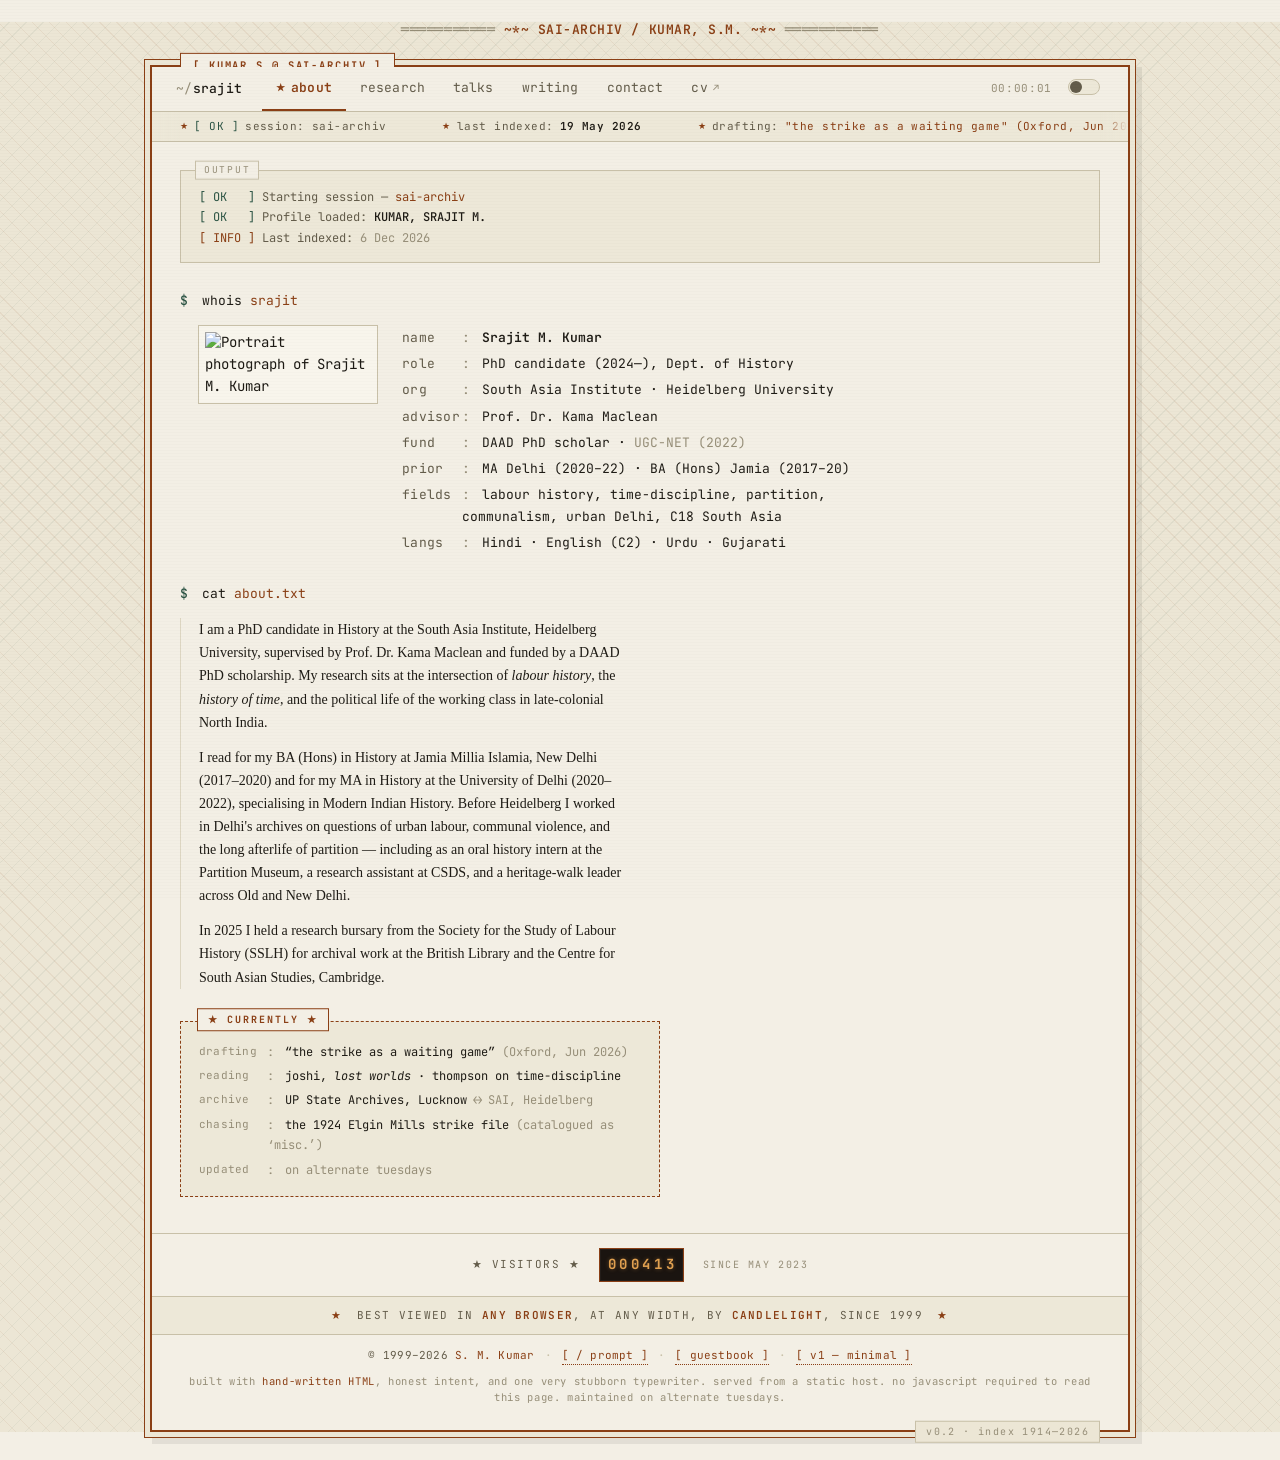
==== commit b3d7137c: "v2: tabbed layout, kitsch chrome, CV content" ====
--- a/v2/index.html
+++ b/v2/index.html
@@ -10,288 +10,516 @@
 </head>
 <body>
 
-  <!-- Status bar (revealed after boot animation, via JS) -->
-  <div class="status-bar" id="status-bar" aria-hidden="true" hidden>
-    <span class="status-dot">●</span>
-    <span class="status-host">session: sai-archiv</span>
-    <span class="status-sep">—</span>
-    <span class="status-label">uptime</span>
-    <span class="status-clock" id="status-clock">00:00:00</span>
-    <button type="button" class="theme-toggle" id="theme-toggle" aria-label="toggle dark theme">
-      <span class="theme-toggle-label">[ phosphor ]</span>
-    </button>
+  <!-- ═══════════ ASCII TITLE BANNER ═══════════ -->
+  <div class="ascii-banner" aria-hidden="true">
+    <div>
+      <span class="deco">═══════════</span>
+      <span class="title">~*~ SAI-ARCHIV / KUMAR, S.M. ~*~</span>
+      <span class="deco">═══════════</span>
+    </div>
   </div>
 
-  <main class="page" id="terminal">
-
-    <!-- ════ FULL-WIDTH TOP BAND: BOOT + NAV ════════════════════ -->
-    <div class="top-band">
-
-      <section class="panel boot" aria-label="System boot log" data-label="BOOT.LOG">
-        <pre class="boot-stream" id="boot-stream"><span class="boot-line"><span class="ok">[ OK   ]</span>  power-on self test</span>
-<span class="boot-line"><span class="ok">[ OK   ]</span>  mounting <span class="path">/archive/sai-heidelberg</span></span>
-<span class="boot-line"><span class="info">[ INFO ]</span>  record: <span class="hl">KUMAR, SRAJIT M.</span></span>
-<span class="boot-line"><span class="info">[ INFO ]</span>  funding token: <span class="hl">DAAD</span> .................. <span class="ok-text">valid</span></span>
-<span class="boot-line"><span class="ok">[ OK   ]</span>  profile loaded — dept. of history, sai heidelberg</span>
-<span class="boot-line"><span class="dotted">[  ..  ]</span>  last indexed: <span class="dim" id="last-indexed">19 May 2026</span></span>
-<span class="boot-line prompt-line"><span class="prompt">guest@sai-archiv:~$</span> <span class="cursor">_</span></span></pre>
-        <button type="button" id="boot-skip" class="boot-skip" hidden>[ skip ]</button>
-      </section>
-
-      <nav class="panel cmd-nav" aria-label="Sections" data-label="NAV">
-        <span class="prompt" aria-hidden="true">guest@sai-archiv:~$</span>
-        <ul>
-          <li><a href="#about"    data-cmd="cat about.txt">about</a></li>
-          <li><a href="#research" data-cmd="ls research/">research</a></li>
-          <li><a href="#talks"    data-cmd="cat talks.log">talks</a></li>
-          <li><a href="#writing"  data-cmd="ls writing/">writing</a></li>
-          <li><a href="#contact"  data-cmd="finger srajit">contact</a></li>
-          <li><a href="../cv.pdf" data-cmd="open cv.pdf" target="_blank" rel="noopener">cv</a></li>
-        </ul>
+  <!-- ═══════════ FRAMED CONTENT BLOCK ═══════════ -->
+  <div class="frame">
+
+  <!-- ═══════════ TOP TAB BAR ═══════════ -->
+  <header class="topbar" role="banner">
+    <div class="topbar-inner">
+      <a class="brand" href="#about" aria-label="home">
+        <span class="brand-tilde">~/</span><span class="brand-name">srajit</span>
+      </a>
+
+      <nav class="tabs" aria-label="Sections">
+        <a href="#about"    class="tab" data-page="about"    data-cmd="cat about.txt">about</a>
+        <a href="#research" class="tab" data-page="research" data-cmd="cat dissertation.txt">research</a>
+        <a href="#talks"    class="tab" data-page="talks"    data-cmd="cat talks.log">talks</a>
+        <a href="#writing"  class="tab" data-page="writing"  data-cmd="ls writing/">writing</a>
+        <a href="#contact"  class="tab" data-page="contact"  data-cmd="finger srajit">contact</a>
+        <a href="../cv.pdf" class="tab tab-ext" target="_blank" rel="noopener">cv<span class="ext-arrow" aria-hidden="true">↗</span></a>
       </nav>
 
+      <div class="topbar-right">
+        <span class="status-clock" id="status-clock" aria-label="session uptime">00:00:00</span>
+        <button type="button" class="theme-toggle" id="theme-toggle" aria-label="toggle dark theme">
+          <span class="toggle-track"><span class="toggle-knob"></span></span>
+        </button>
+      </div>
     </div>
-
-    <!-- ════ TWO-COLUMN GRID: LEFT RAIL + CONTENT ═══════════════ -->
-    <div class="app-grid">
-
-      <!-- ────────── LEFT RAIL: IDENTITY CARD ───────────────── -->
-      <aside class="rail" aria-label="Identity">
-
-        <section class="panel portrait-panel" data-label="IMG 01">
-          <img src="../images/srajit.jpg" alt="Portrait photograph of Srajit M. Kumar" class="portrait" />
-          <figcaption class="img-caption" aria-hidden="true">KUMAR_S.jpg &middot; 600 &times; 800</figcaption>
-        </section>
-
-        <section class="panel whois" aria-labelledby="whois-h" data-label="WHOIS">
-          <h2 id="whois-h" class="visually-hidden">Identity</h2>
+  </header>
+
+  <!-- ═══════════ MARQUEE STATUS ═══════════ -->
+  <div class="marquee" aria-hidden="true">
+    <div class="marquee-track">
+      <span class="marquee-item"><span class="star">★</span> <span class="ok">[ OK ]</span> session: sai-archiv</span>
+      <span class="marquee-item"><span class="star">★</span> last indexed: <span class="hl">19 May 2026</span></span>
+      <span class="marquee-item"><span class="star">★</span> drafting: <span class="acc">"the strike as a waiting game" (Oxford, Jun 2026)</span></span>
+      <span class="marquee-item"><span class="star">★</span> forthcoming: <span class="acc">ECSAS · Oxford · SAI summer colloquium</span></span>
+      <span class="marquee-item"><span class="star">★</span> now reading: <span class="acc">joshi, lost worlds &middot; thompson on time-discipline</span></span>
+      <span class="marquee-item"><span class="star">★</span> SSLH bursary <span class="dim">— British Library &amp; CSAS Cambridge, 2025</span></span>
+      <span class="marquee-item"><span class="star">★</span> DAAD funded since 2024</span>
+      <span class="marquee-item"><span class="star">★</span> archive open since 1914</span>
+      <span class="marquee-item"><span class="star">★</span> mood: <span class="acc">mildly haunted</span></span>
+      <span class="marquee-item"><span class="star">★</span> coffee count today: 3</span>
+      <!-- duplicate for seamless loop -->
+      <span class="marquee-item"><span class="star">★</span> <span class="ok">[ OK ]</span> session: sai-archiv</span>
+      <span class="marquee-item"><span class="star">★</span> last indexed: <span class="hl">19 May 2026</span></span>
+      <span class="marquee-item"><span class="star">★</span> drafting: <span class="acc">"the strike as a waiting game" (Oxford, Jun 2026)</span></span>
+      <span class="marquee-item"><span class="star">★</span> forthcoming: <span class="acc">ECSAS · Oxford · SAI summer colloquium</span></span>
+      <span class="marquee-item"><span class="star">★</span> now reading: <span class="acc">joshi, lost worlds &middot; thompson on time-discipline</span></span>
+      <span class="marquee-item"><span class="star">★</span> SSLH bursary <span class="dim">— British Library &amp; CSAS Cambridge, 2025</span></span>
+      <span class="marquee-item"><span class="star">★</span> DAAD funded since 2024</span>
+      <span class="marquee-item"><span class="star">★</span> archive open since 1914</span>
+      <span class="marquee-item"><span class="star">★</span> mood: <span class="acc">mildly haunted</span></span>
+      <span class="marquee-item"><span class="star">★</span> coffee count today: 3</span>
+    </div>
+  </div>
+
+  <main class="page-wrap" id="terminal">
+
+    <!-- ═══════════ ABOUT (default) ═══════════ -->
+    <article id="about" class="page is-active" data-page="about">
+
+      <section class="output-block" aria-label="System output">
+        <span class="output-label">OUTPUT</span>
+        <pre class="output-stream"><span class="ok">[ OK   ]</span> Starting session — <span class="acc">sai-archiv</span>
+<span class="ok">[ OK   ]</span> Profile loaded: <span class="hl">KUMAR, SRAJIT M.</span>
+<span class="info">[ INFO ]</span> Last indexed: <span class="dim" id="last-indexed">19 May 2026</span></pre>
+      </section>
+
+      <section class="cmd-block" aria-labelledby="whois-h">
+        <h2 id="whois-h" class="visually-hidden">Identity</h2>
+        <div class="cmd-line"><span class="prompt">$</span> <span class="cmd">whois</span> <span class="arg">srajit</span></div>
+
+        <div class="whois">
+          <figure class="portrait-frame">
+            <img src="../images/srajit.jpg" alt="Portrait photograph of Srajit M. Kumar" class="portrait" />
+          </figure>
+
           <dl class="kv">
-            <div><dt>name</dt>    <dd><strong>Srajit M. Kumar</strong></dd></div>
-            <div><dt>role</dt>    <dd>PhD candidate</dd></div>
-            <div><dt>dept</dt>    <dd>History</dd></div>
-            <div><dt>org</dt>     <dd>SAI, Heidelberg</dd></div>
-            <div><dt>advisor</dt> <dd>K. Maclean</dd></div>
-            <div><dt>fund</dt>    <dd>DAAD</dd></div>
-            <div><dt>prior</dt>   <dd>MA Delhi (2022)<br />BA Jamia (2020)</dd></div>
+            <div><dt>name</dt>   <dd><span class="kv-colon">:</span> <strong>Srajit M. Kumar</strong></dd></div>
+            <div><dt>role</dt>   <dd><span class="kv-colon">:</span> PhD candidate (2024&mdash;), Dept. of History</dd></div>
+            <div><dt>org</dt>    <dd><span class="kv-colon">:</span> <span class="acc">South Asia Institute · Heidelberg University</span></dd></div>
+            <div><dt>advisor</dt><dd><span class="kv-colon">:</span> Prof. Dr. Kama Maclean</dd></div>
+            <div><dt>fund</dt>   <dd><span class="kv-colon">:</span> DAAD PhD scholar · <span class="dim">UGC-NET (2022)</span></dd></div>
+            <div><dt>prior</dt>  <dd><span class="kv-colon">:</span> MA Delhi (2020&ndash;22) · BA (Hons) Jamia (2017&ndash;20)</dd></div>
+            <div><dt>fields</dt> <dd><span class="kv-colon">:</span> labour history, time-discipline, partition,<br/>communalism, urban Delhi, C18 South Asia</dd></div>
+            <div><dt>langs</dt>  <dd><span class="kv-colon">:</span> Hindi · English (C2) · Urdu · Gujarati</dd></div>
           </dl>
-        </section>
-
-        <section class="panel contact-card" id="contact" aria-labelledby="contact-h" data-label="CONTACT">
-          <h2 id="contact-h" class="visually-hidden">Contact</h2>
-
-          <address class="addr">
-            South Asia Institute<br />
-            Vo&szlig;stra&szlig;e 2, Bldg 4130<br />
-            69115 Heidelberg, DE
-          </address>
-
-          <ul class="rail-links">
-            <li>
-              <span class="link-key">@</span>
-              <a href="mailto:srajit.kumar@sai.uni-heidelberg.de">srajit.kumar@<wbr />sai.uni-heidelberg.de</a>
-              <!-- TODO(mridul): confirm exact email; SAI page only listed the generic press address -->
-            </li>
-            <li>
-              <span class="link-key">&rsaquo;</span>
-              <a href="https://www.sai.uni-heidelberg.de/en/departments-and-branches/south-asian-history/team/srajit-m-kumar" rel="noopener">sai profile</a>
-            </li>
-            <li>
-              <span class="link-key">&rsaquo;</span>
-              <a href="../cv.pdf" rel="noopener">cv.pdf</a>
-            </li>
-          </ul>
-        </section>
-
-        <section class="panel fields-card" aria-labelledby="fields-h" data-label="FIELDS">
-          <h2 id="fields-h" class="visually-hidden">Research fields</h2>
-          <ul class="chip-list">
-            <li>labour history</li>
-            <li>time-discipline</li>
-            <li>partition</li>
-            <li>communalism</li>
-            <li>C18 South Asia</li>
-            <li>urban Delhi</li>
-          </ul>
-        </section>
-
+        </div>
+      </section>
+
+      <section class="cmd-block" aria-labelledby="about-h">
+        <h2 id="about-h" class="visually-hidden">About</h2>
+        <div class="cmd-line"><span class="prompt">$</span> <span class="cmd">cat</span> <span class="arg">about.txt</span></div>
+        <div class="prose">
+          <p>
+            I am a PhD candidate in History at the South Asia Institute, Heidelberg
+            University, supervised by Prof. Dr. Kama Maclean and funded by a DAAD PhD
+            scholarship. My research sits at the intersection of <em>labour history</em>,
+            the <em>history of time</em>, and the political life of the working class
+            in late-colonial North India.
+          </p>
+          <p>
+            I read for my BA (Hons) in History at Jamia Millia Islamia, New Delhi
+            (2017&ndash;2020) and for my MA in History at the University of Delhi
+            (2020&ndash;2022), specialising in Modern Indian History. Before Heidelberg
+            I worked in Delhi's archives on questions of urban labour, communal
+            violence, and the long afterlife of partition &mdash; including as an oral
+            history intern at the Partition Museum, a research assistant at CSDS, and a
+            heritage-walk leader across Old and New Delhi.
+          </p>
+          <p>
+            In 2025 I held a research bursary from the Society for the Study of Labour
+            History (SSLH) for archival work at the British Library and the Centre for
+            South Asian Studies, Cambridge.
+          </p>
+        </div>
+      </section>
+
+      <aside class="currently-card" aria-label="Currently">
+        <!-- TODO(srajit): swap these with whatever's actually on your desk this week.
+             Keep them specific (titles, archive names) — generic = boring. -->
+        <dl class="kv">
+          <div><dt>drafting</dt><dd><span class="kv-colon">:</span> &ldquo;the strike as a waiting game&rdquo; <span class="dim">(Oxford, Jun&nbsp;2026)</span></dd></div>
+          <div><dt>reading</dt> <dd><span class="kv-colon">:</span> joshi, <em>lost worlds</em> &middot; thompson on time-discipline</dd></div>
+          <div><dt>archive</dt> <dd><span class="kv-colon">:</span> UP State Archives, Lucknow <span class="dim">&harr; SAI, Heidelberg</span></dd></div>
+          <div><dt>chasing</dt> <dd><span class="kv-colon">:</span> the 1924 Elgin Mills strike file <span class="dim">(catalogued as &lsquo;misc.&rsquo;)</span></dd></div>
+          <div><dt>updated</dt> <dd><span class="kv-colon">:</span> <span class="dim">on alternate tuesdays</span></dd></div>
+        </dl>
       </aside>
 
-      <!-- ────────── RIGHT COLUMN: CONTENT ──────────────────── -->
-      <div class="content">
-
-        <!-- ABOUT -->
-        <section id="about" class="panel section about" data-label="ABOUT.TXT">
-          <div class="cmd-echo" aria-hidden="true"><span class="prompt">$</span> <span class="cmd">cat about.txt</span></div>
-          <h2 class="section-h">about</h2>
+    </article>
+
+    <!-- ═══════════ RESEARCH ═══════════ -->
+    <article id="research" class="page" data-page="research">
+
+      <section class="output-block" aria-label="System output">
+        <span class="output-label">OUTPUT</span>
+        <pre class="output-stream"><span class="ok">[ OK   ]</span> Opened: <span class="acc">/archive/dissertation/</span>
+<span class="info">[ INFO ]</span> Status: in progress · 1880s &ndash; 1950s
+<span class="dim">[  ..  ]</span> last edit: 19 May 2026</pre>
+      </section>
+
+      <section class="cmd-block">
+        <div class="cmd-line"><span class="prompt">$</span> <span class="cmd">cat</span> <span class="arg">dissertation.txt</span></div>
+
+        <div class="dissertation">
+          <h2 class="diss-title">
+            <em>Time, Work, and Politics:</em>
+            <span class="diss-sub">The Kanpur Working Classes, 1880s &ndash; 1950s</span>
+          </h2>
+
+          <div class="diss-meta">
+            <span class="tag tag-accent">in progress</span>
+            <span class="tag-dim">supervisor: K. Maclean</span>
+            <span class="tag-dim">fund: DAAD</span>
+            <span class="tag-dim">bursary: SSLH (2025)</span>
+          </div>
+
           <div class="prose">
             <p>
-              I am a PhD candidate in History at the South Asia Institute, Heidelberg
-              University, supervised by Prof. Dr. Kama Maclean and funded by a DAAD PhD
-              scholarship. My research sits at the intersection of <em>labour history</em>,
-              the <em>history of time</em>, and the political life of the working class
-              in late-colonial North India.
-            </p>
-            <p>
-              I read for my BA in History at Jamia Millia Islamia in New Delhi (2020) and
-              for my MA in History at the University of Delhi (2022). Before Heidelberg I
-              worked in Delhi's archives on questions of urban labour, communal violence,
-              and the long afterlife of partition.
-            </p>
-          </div>
-        </section>
-
-        <!-- DISSERTATION HERO -->
-        <section id="research" class="panel section hero" data-label="DISSERTATION">
-          <div class="cmd-echo" aria-hidden="true"><span class="prompt">$</span> <span class="cmd">cat dissertation.txt</span></div>
-
-          <div class="hero-meta">
-            <span class="hero-tag">in progress</span>
-            <span class="hero-years" aria-hidden="true">1914 ─── 1947</span>
-          </div>
-
-          <h2 class="hero-title">
-            <em>Time, (Non)Work and Political Consciousness:</em>
-            <span class="hero-sub">The Kanpur Working Class, 1914&ndash;47</span>
-          </h2>
-
-          <div class="prose hero-body">
-            <p>
               The project examines how labourers from the agrarian United Provinces
-              adapted to industrial employment in Kanpur — in particular, how their
-              perception and experience of time shifted during this transition, and the
-              political consequences of that shift. Rather than reading the clock as the
-              coloniser of working-class life, I argue that Kanpur's mill-workers
+              adapted to industrial employment in Kanpur &mdash; in particular, how their
+              perception and experience of time shifted during this transition, and
+              the political consequences of that shift. Rather than reading the clock
+              as the coloniser of working-class life, I argue that Kanpur's mill-workers
               resisted, negotiated, and at moments turned the clock into an instrument
               of their own.
             </p>
           </div>
 
-          <pre class="ascii-rule" aria-hidden="true">
-   ┌─ 1914 ──────┬─ 1928 ──────┬─ 1937 ──────┬─ 1947 ─┐
-   │   war       │   strike    │   election  │  parti │
-   │   labour    │   wave      │   reforms   │  -tion │
-   └─────────────┴─────────────┴─────────────┴────────┘         </pre>
-        </section>
-
-        <!-- INTERESTS -->
-        <section class="panel section interests" data-label="INTERESTS">
-          <div class="cmd-echo" aria-hidden="true"><span class="prompt">$</span> <span class="cmd">ls research/interests/</span></div>
-          <h2 class="section-h">interests</h2>
-          <ul class="big-chips">
-            <li><span class="bullet" aria-hidden="true">★</span> labour history</li>
-            <li><span class="bullet" aria-hidden="true">★</span> history of time &amp; industrial discipline</li>
-            <li><span class="bullet" aria-hidden="true">★</span> partition of India</li>
-            <li><span class="bullet" aria-hidden="true">★</span> communalism</li>
-            <li><span class="bullet" aria-hidden="true">★</span> eighteenth-century South Asia</li>
-            <li><span class="bullet" aria-hidden="true">★</span> urban history of Delhi</li>
-            <li><span class="bullet" aria-hidden="true">★</span> archival method</li>
-          </ul>
-        </section>
-
-        <!-- TALKS -->
-        <section id="talks" class="panel section talks" data-label="TALKS.LOG">
-          <div class="cmd-echo" aria-hidden="true"><span class="prompt">$</span> <span class="cmd">cat talks.log</span></div>
-          <h2 class="section-h">talks</h2>
-
-          <div class="talk-table" role="table" aria-label="Talks">
-            <div class="talk-row talk-head" role="row" aria-hidden="true">
-              <div class="col-date">DATE</div>
-              <div class="col-title">TITLE</div>
-              <div class="col-type">TYPE</div>
-            </div>
-
-            <div class="talk-row" role="row">
-              <div class="col-date" role="cell">
-                <time datetime="2024-11-06">2024<span class="sep">-</span>11<span class="sep">-</span>06</time>
-              </div>
-              <div class="col-title" role="cell">
-                <a href="https://www.sai.uni-heidelberg.de/en/events-at-sai/time-is-money-and-work-is-worship-a-case-from-20th-century-north-india-2024-11-06" rel="noopener" class="talk-link">
-                  Time is Money and Work is Worship: A Case from 20th Century North India
-                </a>
-                <span class="badge-new" aria-label="new"><span aria-hidden="true">[ NEW ]</span></span>
-                <div class="talk-venue">SAI Heidelberg &middot; Colloquium</div>
-                <p class="talk-abstract">
-                  On how working-class populations in twentieth-century agrarian North
-                  India encountered and reshaped temporal concepts during their
-                  transition to industrial urban life in Kanpur — and how they sometimes
-                  turned the clock into an instrument of negotiation and resistance.
-                </p>
-              </div>
-              <div class="col-type" role="cell">
-                <span class="type-chip">COLLOQUIUM</span>
-              </div>
-            </div>
+          <pre class="ascii-rule" aria-hidden="true">  ┌─ 1881 ─────┬─ 1914 ─────┬─ 1928 ─────┬─ 1947 ─────┐
+  │  factory   │  war       │  strike    │  parti     │
+  │  act       │  labour    │  wave      │  -tion     │
+  └────────────┴────────────┴────────────┴────────────┘</pre>
+        </div>
+      </section>
+
+      <section class="cmd-block">
+        <div class="cmd-line"><span class="prompt">$</span> <span class="cmd">ls</span> <span class="arg">interests/</span></div>
+        <ul class="dir-list">
+          <li><span class="dir-bullet">★</span> labour history</li>
+          <li><span class="dir-bullet">★</span> history of time &amp; industrial discipline</li>
+          <li><span class="dir-bullet">★</span> partition of India</li>
+          <li><span class="dir-bullet">★</span> communalism</li>
+          <li><span class="dir-bullet">★</span> eighteenth-century South Asia</li>
+          <li><span class="dir-bullet">★</span> urban history of Delhi</li>
+          <li><span class="dir-bullet">★</span> archival method</li>
+        </ul>
+      </section>
+
+      <section class="cmd-block">
+        <div class="cmd-line"><span class="prompt">$</span> <span class="cmd">cat</span> <span class="arg">honours.log</span></div>
+        <ul class="award-list">
+          <li>
+            <span class="award-year">2025</span>
+            <div class="award-body">
+              <strong>Research Bursary</strong> &mdash; Society for the Study of Labour History (SSLH), UK.
+              <span class="award-note">Archival research at the British Library, London &amp; CSAS, Cambridge (Aug&ndash;Sep 2025).</span>
+              <a class="award-link" href="https://sslh.org.uk/2026/01/21/srajit-m-kumar-heidelberg-on-time-and-the-working-class-movement-in-20th-century-north-india/" rel="noopener">[ report ↗ ]</a>
+            </div>
+          </li>
+          <li>
+            <span class="award-year">2024</span>
+            <div class="award-body">
+              <strong>DAAD PhD Research Grant</strong> &mdash; Deutscher Akademischer Austauschdienst, Bonn.
+              <span class="award-note">Awarded for PhD at SAI, Heidelberg.</span>
+            </div>
+          </li>
+          <li>
+            <span class="award-year">2024</span>
+            <div class="award-body">
+              <strong>LGF Doctoral Grant</strong> &mdash; Graduiertenakademie, Universität Heidelberg.
+              <span class="award-note">Declined in favour of DAAD.</span>
+            </div>
+          </li>
+          <li>
+            <span class="award-year">2022</span>
+            <div class="award-body">
+              <strong>UGC&#8209;NET</strong> &mdash; Assistant Professor (History) qualification, Govt. of India.
+            </div>
+          </li>
+        </ul>
+      </section>
+
+    </article>
+
+    <!-- ═══════════ TALKS ═══════════ -->
+    <article id="talks" class="page" data-page="talks">
+
+      <section class="output-block" aria-label="System output">
+        <span class="output-label">OUTPUT</span>
+        <pre class="output-stream"><span class="ok">[ OK   ]</span> Opened: <span class="acc">talks.log</span>
+<span class="info">[ INFO ]</span> 7 entries · 2 forthcoming · most recent: <span class="hl">Oct 2025</span></pre>
+      </section>
+
+      <section class="cmd-block">
+        <div class="cmd-line"><span class="prompt">$</span> <span class="cmd">cat</span> <span class="arg">talks.log</span></div>
+
+        <div class="talks">
+
+          <article class="talk">
+            <header class="talk-head">
+              <time class="talk-date" datetime="2027-summer">2027<span class="sep">-</span>summer</time>
+              <span class="badge-new" aria-label="forthcoming"><span aria-hidden="true">[ FORTHCOMING ]</span></span>
+              <span class="type-chip">colloquium</span>
+            </header>
+            <h3 class="talk-title">Paper title TBA</h3>
+            <div class="talk-venue">Summer Semester Colloquium &middot; SAI, Heidelberg</div>
+          </article>
+
+          <article class="talk">
+            <header class="talk-head">
+              <time class="talk-date" datetime="2026-06">2026<span class="sep">-</span>06</time>
+              <span class="badge-new" aria-label="forthcoming"><span aria-hidden="true">[ FORTHCOMING ]</span></span>
+              <span class="type-chip">workshop</span>
+            </header>
+            <h3 class="talk-title">
+              The Strike as a Waiting Game: Temporality and Working-Class Politics in Kanpur, 1924&ndash;38
+            </h3>
+            <div class="talk-venue">Labour Network &middot; Oxford Centre for Research in the Humanities, University of Oxford</div>
+          </article>
+
+          <article class="talk">
+            <header class="talk-head">
+              <time class="talk-date" datetime="2025-10">2025<span class="sep">-</span>10</time>
+              <span class="type-chip">conference</span>
+            </header>
+            <h3 class="talk-title">
+              Tamasha at the Parade Ground: Sonic Dissent and the Creation of a Crisis in 20th Century Kanpur
+            </h3>
+            <div class="talk-venue">ECSAS Bi-Annual Conference &middot; Heidelberg, Germany</div>
+          </article>
+
+          <article class="talk">
+            <header class="talk-head">
+              <time class="talk-date" datetime="2024-11">2024<span class="sep">-</span>11</time>
+              <span class="type-chip">conference</span>
+            </header>
+            <h3 class="talk-title">
+              Time, (Non)Work and Labour: Kanpur, 1880s&ndash;1950s
+            </h3>
+            <div class="talk-venue">International Conference on Nights and Nocturnalities in South Asia &middot; ZMO, Berlin</div>
+          </article>
+
+          <article class="talk">
+            <header class="talk-head">
+              <time class="talk-date" datetime="2024-11-06">2024<span class="sep">-</span>11<span class="sep">-</span>06</time>
+              <span class="type-chip">colloquium</span>
+            </header>
+            <h3 class="talk-title">
+              <a href="https://www.sai.uni-heidelberg.de/en/events-at-sai/time-is-money-and-work-is-worship-a-case-from-20th-century-north-india-2024-11-06" rel="noopener">
+                Time is Money and Work is Worship: A Case from 20th Century North India
+              </a>
+            </h3>
+            <div class="talk-venue">Winter Semester Colloquium &middot; SAI, Heidelberg</div>
+            <p class="talk-abstract">
+              On how working-class populations in twentieth-century agrarian North India encountered
+              and reshaped temporal concepts during their transition to industrial urban life in
+              Kanpur &mdash; and how they sometimes turned the clock into an instrument of negotiation
+              and resistance.
+            </p>
+          </article>
+
+          <article class="talk">
+            <header class="talk-head">
+              <time class="talk-date" datetime="2021-michaelmas">2021<span class="sep">-</span>michaelmas</time>
+              <span class="type-chip">workshop</span>
+            </header>
+            <h3 class="talk-title">
+              Looking at Gandhi Through Koselleck's Lens: Towards a Conceptual History of Gandhi's Brahmacharya
+            </h3>
+            <div class="talk-venue">Cambridge Gender and Sexuality History Workshop <span class="dim">(online)</span></div>
+          </article>
+
+          <article class="talk">
+            <header class="talk-head">
+              <time class="talk-date" datetime="2020">2020</time>
+              <span class="type-chip">seminar</span>
+            </header>
+            <h3 class="talk-title">
+              Who Owns The Forest?: A Debate in 1880s India
+            </h3>
+            <div class="talk-venue">National Seminar on Indian History Writing Traditions &middot; India International Centre, New Delhi</div>
+          </article>
+
+        </div>
+      </section>
+
+    </article>
+
+    <!-- ═══════════ WRITING ═══════════ -->
+    <article id="writing" class="page" data-page="writing">
+
+      <section class="output-block" aria-label="System output">
+        <span class="output-label">OUTPUT</span>
+        <pre class="output-stream"><span class="ok">[ OK   ]</span> Opened: <span class="acc">writing/</span>
+<span class="info">[ INFO ]</span> 6 entries · popular press &amp; commentary</pre>
+      </section>
+
+      <section class="cmd-block">
+        <div class="cmd-line"><span class="prompt">$</span> <span class="cmd">ls -la</span> <span class="arg">writing/</span></div>
+
+        <ul class="pub-list">
+          <li class="pub">
+            <span class="pub-date">2024<span class="sep">-</span>03<span class="sep">-</span>10</span>
+            <div class="pub-body">
+              <a class="pub-title" href="https://frontline.thehindu.com/the-nation/a-tale-of-two-broken-promises-how-partition-betrayed-muslims-who-stayed-in-india/article67932108.ece" rel="noopener">
+                A Tale of Two Broken Promises, and the Rise of Muslim Ghettos in India
+              </a>
+              <span class="pub-venue">Frontline Magazine <span class="dim">(online)</span></span>
+            </div>
+          </li>
+          <li class="pub">
+            <span class="pub-date">2023<span class="sep">-</span>04<span class="sep">-</span>28</span>
+            <div class="pub-body">
+              <a class="pub-title" href="https://www.newsclick.in/why-opposing-ncert-textbook-revisions-isnt-enough/" rel="noopener">
+                Why Opposing NCERT Textbook Revisions Isn't Enough
+              </a>
+              <span class="pub-venue">NewsClick <span class="dim">(online)</span></span>
+            </div>
+          </li>
+          <li class="pub">
+            <span class="pub-date">2022<span class="sep">-</span>12<span class="sep">-</span>01</span>
+            <div class="pub-body">
+              <a class="pub-title" href="https://frontline.thehindu.com/social-issues/social-justice/essay-remembering-the-dalit-experience-of-partition-on-ambedkar-death-anniversary/article66168417.ece" rel="noopener">
+                Remembering to Forget
+              </a>
+              <span class="pub-venue">Frontline Magazine <span class="dim">(print &amp; online)</span></span>
+            </div>
+          </li>
+          <li class="pub">
+            <span class="pub-date">2022<span class="sep">-</span>07<span class="sep">-</span>07</span>
+            <div class="pub-body">
+              <a class="pub-title" href="https://www.outlookindia.com/national/the-forgotten-refugees-of-partition-news-207061" rel="noopener">
+                Forgotten Refugees of Partition
+              </a>
+              <span class="pub-venue">Outlook Magazine <span class="dim">(online)</span></span>
+            </div>
+          </li>
+          <li class="pub">
+            <span class="pub-date">2020<span class="sep">-</span>10<span class="sep">-</span>01</span>
+            <div class="pub-body">
+              <a class="pub-title" href="https://www.thejamiareview.com/draft-eia-notification-2020-an-assessment/" rel="noopener">
+                Draft EIA Notification 2020: An Assessment
+              </a>
+              <span class="pub-venue">The Jamia Review <span class="dim">(online)</span></span>
+            </div>
+          </li>
+          <li class="pub">
+            <span class="pub-date">2020<span class="sep">-</span>05<span class="sep">-</span>11</span>
+            <div class="pub-body">
+              <a class="pub-title" href="https://therandomdelhi.wordpress.com/2020/05/11/shiv-nath-prasad-and-delhis-brutalist-architecture/" rel="noopener">
+                Shiv Nath Prasad and Delhi's Brutalist Architecture
+              </a>
+              <span class="pub-venue">The Random Delhi <span class="dim">(online)</span></span>
+            </div>
+          </li>
+        </ul>
+
+        <p class="placeholder dim" style="padding-left:18px; margin-top:16px;">
+          academic publications &amp; working papers will appear here as they land.
+        </p>
+      </section>
+
+    </article>
+
+    <!-- ═══════════ CONTACT ═══════════ -->
+    <article id="contact" class="page" data-page="contact">
+
+      <section class="output-block" aria-label="System output">
+        <span class="output-label">OUTPUT</span>
+        <pre class="output-stream"><span class="ok">[ OK   ]</span> Resolving: <span class="acc">srajit@sai-archiv</span>
+<span class="info">[ INFO ]</span> 3 channels available</pre>
+      </section>
+
+      <section class="cmd-block">
+        <div class="cmd-line"><span class="prompt">$</span> <span class="cmd">finger</span> <span class="arg">srajit</span></div>
+
+        <div class="contact-body">
+          <div class="contact-col">
+            <dl class="kv">
+              <div><dt>mail</dt><dd><span class="kv-colon">:</span>
+                <a href="mailto:srajit.kumar@sai.uni-heidelberg.de">srajit.kumar@sai.uni-heidelberg.de</a>
+              </dd></div>
+              <div><dt>web</dt><dd><span class="kv-colon">:</span>
+                <a href="https://www.sai.uni-heidelberg.de/en/departments-and-branches/south-asian-history/team/srajit-m-kumar" rel="noopener">sai profile</a>
+              </dd></div>
+              <div><dt>cv</dt><dd><span class="kv-colon">:</span>
+                <a href="../cv.pdf" rel="noopener">cv.pdf</a>
+              </dd></div>
+              <div><dt>addr</dt><dd><span class="kv-colon">:</span>
+                <address class="addr">
+                  South Asia Institute<br/>
+                  Vo&szlig;stra&szlig;e 2, Bldg 4130<br/>
+                  69115 Heidelberg, DE
+                </address>
+              </dd></div>
+            </dl>
           </div>
-        </section>
-
-        <!-- WRITING -->
-        <section id="writing" class="panel section writing placeholder-panel" data-label="WRITING/">
-          <div class="cmd-echo" aria-hidden="true"><span class="prompt">$</span> <span class="cmd">ls writing/</span></div>
-          <h2 class="section-h">writing</h2>
-          <p class="placeholder">
-            <span class="dim" aria-hidden="true">// directory empty //</span>
-            Publications and working papers will appear here.
-          </p>
-        </section>
-
-      </div><!-- /content -->
-    </div><!-- /app-grid -->
-
-    <!-- ════ FULL-WIDTH BOTTOM BAND: REPL + FOOTER ══════════════ -->
-    <div class="bottom-band">
-
-      <section class="panel repl-section" aria-labelledby="repl-h" data-label="PROMPT">
-        <h2 id="repl-h" class="visually-hidden">Interactive prompt</h2>
-
-        <div class="repl-help">
-          Optional. Type <code>help</code> for commands. Everything is also reachable through
-          the links above — this prompt is for tinkering.
         </div>
-
-        <div class="repl">
-          <span class="prompt" aria-hidden="true">guest@sai-archiv:~$&nbsp;</span>
-          <label for="repl-in" class="visually-hidden">Type a command</label>
-          <input id="repl-in" type="text" class="repl-in" autocomplete="off" autocapitalize="off" spellcheck="false" placeholder="type 'help'" />
-        </div>
-        <output class="repl-out" id="repl-out" aria-live="polite"></output>
-      </section>
-
-      <footer class="sys-footer" aria-label="System footer">
-        <div class="footer-banner" aria-hidden="true">
-          [ best viewed in any browser, at any width, since 1999 ]
-        </div>
-
-        <div class="footer-row" aria-hidden="true">
-          <span class="counter-label">VISITORS:</span>
-          <span class="counter-box" id="visitor-counter">
-            <span class="digit">0</span><span class="digit">0</span><span class="digit">0</span><span class="digit">4</span><span class="digit">1</span><span class="digit">2</span>
-          </span>
-        </div>
-
-        <p class="built-with">
-          Served from a static host
-          <span class="sep" aria-hidden="true">·</span>
-          No JavaScript required to read this page
-          <span class="sep" aria-hidden="true">·</span>
-          &copy; 1999&ndash;<span id="year">2026</span> S. M. Kumar
-        </p>
-
-        <p class="version-switch">
-          <a href="../" class="dim">[ v1 — minimal academic ]</a>
-          <span aria-hidden="true">&nbsp;&middot;&nbsp;</span>
-          <span class="muted">[ v2 — sai-archiv ]</span>
-        </p>
-      </footer>
-
+      </section>
+
+    </article>
+
+  </main>
+
+  <!-- ═══════════ VISITOR COUNTER ═══════════ -->
+  <div class="visitor-row" aria-label="visitor counter">
+    <span class="visitor-label">★ visitors ★</span>
+    <span class="counter-box" id="visitor-counter">
+      <span class="digit">0</span><span class="digit">0</span><span class="digit">0</span><span class="digit">4</span><span class="digit">1</span><span class="digit">2</span>
+    </span>
+    <span class="since">since may 2023</span>
+  </div>
+
+  <!-- ═══════════ BEST VIEWED BANNER ═══════════ -->
+  <div class="best-viewed" aria-hidden="true">
+    <span class="star">★</span> best viewed in <span class="acc">any browser</span>, at any width, by <span class="acc">candlelight</span>, since 1999 <span class="star">★</span>
+  </div>
+
+  <!-- ═══════════ FOOTER ═══════════ -->
+  <footer class="footer" role="contentinfo">
+    <div class="footer-inner">
+      <span class="footer-meta">© 1999&ndash;<span id="year">2026</span> <span class="acc">S. M. Kumar</span></span>
+      <span class="footer-sep" aria-hidden="true">·</span>
+      <button type="button" class="footer-link" id="open-prompt" title="press / to open prompt">[ / prompt ]</button>
+      <span class="footer-sep" aria-hidden="true">·</span>
+      <button type="button" class="footer-link" id="sign-guestbook" title="sign the guestbook">[ guestbook ]</button>
+      <span class="footer-sep" aria-hidden="true">·</span>
+      <a class="footer-link" href="../">[ v1 — minimal ]</a>
+      <p class="built-with">
+        built with <span class="acc">hand-written HTML</span>, honest intent, and one very stubborn typewriter.
+        served from a static host. no javascript required to read this page. maintained on alternate tuesdays.
+      </p>
     </div>
-
-  </main>
+  </footer>
+
+  </div><!-- /.frame -->
+
+  <!-- ═══════════ REPL DRAWER (hidden by default) ═══════════ -->
+  <div class="repl-drawer" id="repl-drawer" hidden aria-hidden="true">
+    <div class="repl-drawer-inner">
+      <div class="repl-help">
+        <span class="dim">type</span> <code>help</code> <span class="dim">· press</span> <code>Esc</code> <span class="dim">to close</span>
+      </div>
+      <div class="repl">
+        <span class="prompt" aria-hidden="true">guest@sai-archiv:~$&nbsp;</span>
+        <label for="repl-in" class="visually-hidden">Type a command</label>
+        <input id="repl-in" type="text" class="repl-in" autocomplete="off" autocapitalize="off" spellcheck="false" placeholder="type 'help'" />
+        <button type="button" class="repl-close" id="repl-close" aria-label="close prompt">×</button>
+      </div>
+      <output class="repl-out" id="repl-out" aria-live="polite"></output>
+    </div>
+  </div>
 
   <noscript>
     <style>
-      #status-bar { display: none !important; }
-      .boot-stream .cursor { display: none; }
-      .repl-section { display: none; }
+      /* No-JS: show every page, hide tab-only chrome */
+      .page { display: block !important; padding-top: 24px; }
+      .page + .page { border-top: 1px dashed var(--rule); margin-top: 24px; }
+      .tabs .tab { pointer-events: auto; }
+      #status-clock, .theme-toggle, #open-prompt, .repl-drawer { display: none !important; }
     </style>
   </noscript>
 
--- a/v2/style.css
+++ b/v2/style.css
@@ -1,63 +1,59 @@
-/* ════════════════════════════════════════════════════════════════
-   srajit-site v2 :: SAI-ARCHIV terminal
-   Two-column "record card" layout. Every section is a bordered
-   panel with a floating chip label (mariya.fyi pattern).
-   ════════════════════════════════════════════════════════════════ */
-
-@import url('https://fonts.googleapis.com/css2?family=IBM+Plex+Mono:ital,wght@0,400;0,500;0,600;1,400&family=Iowan+Old+Style&display=swap');
-
-/* ── DESIGN TOKENS ─────────────────────────────────────────────── */
+/* ═══════════════════════════════════════════════════════════════
+   srajit-site v2 :: SAI-ARCHIV terminal — tabbed layout
+   Each section is its own short "page" reached by a tab; the
+   visitor never scrolls past one viewport's worth of content.
+   ═══════════════════════════════════════════════════════════════ */
+
+@import url('https://fonts.googleapis.com/css2?family=JetBrains+Mono:wght@400;500;600&family=Iowan+Old+Style&display=swap');
+
+/* ── DESIGN TOKENS ─────────────────────────────────────────── */
 
 :root,
 [data-theme="light"] {
-  --font-mono: "IBM Plex Mono", ui-monospace, "SFMono-Regular", Menlo,
-               "Cascadia Mono", Consolas, "Courier New", monospace;
+  --font-mono: "JetBrains Mono", "IBM Plex Mono", ui-monospace,
+               "SFMono-Regular", Menlo, Consolas, "Courier New", monospace;
   --font-serif: "Iowan Old Style", "Charter", Georgia, "Times New Roman", serif;
 
-  /* paper terminal */
-  --bg:        #f1ede2;
-  --bg-deep:   #e9e3d2;
+  --bg:        #f3efe5;
+  --bg-deep:   #ece6d5;
   --bg-panel:  #f8f5ec;
-  --bg-hero:   #ece5d0;
+  --bg-soft:   #ede8d8;
   --ink:       #1f1c16;
   --ink-dim:   #635c4a;
-  --ink-fade:  #8b8473;
+  --ink-fade:  #968e78;
   --accent:    #8a3f15;
   --accent-2:  #2c5444;
-  --rule:      #c4bca6;
-  --rule-strong: #a89e83;
+  --rule:      #c8c0a8;
+  --rule-soft: #ddd6c2;
   --ok:        #2c5444;
   --warn:      #8a3f15;
   --err:       #9a2218;
   --hl:        #1f1c16;
-
-  --scanline: rgba(0,0,0,0.015);
+  --scanline:  rgba(0,0,0,0.012);
   color-scheme: light;
 }
 
 [data-theme="dark"] {
-  /* amber phosphor */
   --bg:        #100d08;
   --bg-deep:   #0a0805;
   --bg-panel:  #181410;
-  --bg-hero:   #1f1a12;
+  --bg-soft:   #1a1610;
   --ink:       #d8c8a4;
   --ink-dim:   #8c7e60;
   --ink-fade:  #5a4f3a;
   --accent:    #e0a050;
   --accent-2:  #8fb88a;
   --rule:      #3a3225;
-  --rule-strong: #5a4f3a;
+  --rule-soft: #2a241c;
   --ok:        #8fb88a;
   --warn:      #e0a050;
   --err:       #d8624a;
   --hl:        #f0e0b8;
-
-  --scanline: rgba(0,0,0,0.05);
+  --scanline:  rgba(0,0,0,0.04);
   color-scheme: dark;
 }
 
-/* ── RESET / BASE ──────────────────────────────────────────────── */
+/* ── RESET / BASE ──────────────────────────────────────────── */
 
 *, *::before, *::after { box-sizing: border-box; }
 html, body { margin: 0; padding: 0; }
@@ -70,14 +66,32 @@
   line-height: 1.55;
   -webkit-text-size-adjust: 100%;
   font-feature-settings: "kern","liga";
-  scroll-behavior: smooth;
 }
 
 body {
   min-height: 100vh;
-  background:
-    radial-gradient(ellipse at top, var(--bg) 0%, var(--bg-deep) 100%);
-  transition: background 0.2s, color 0.2s;
+  background-color: var(--bg-deep);
+  background-image:
+    repeating-linear-gradient(
+      45deg,
+      transparent 0, transparent 11px,
+      rgba(138, 63, 21, 0.07) 11px, rgba(138, 63, 21, 0.07) 12px),
+    repeating-linear-gradient(
+      -45deg,
+      transparent 0, transparent 11px,
+      rgba(44, 84, 68, 0.06) 11px, rgba(44, 84, 68, 0.06) 12px);
+  transition: background 0.18s, color 0.18s;
+}
+[data-theme="dark"] body {
+  background-image:
+    repeating-linear-gradient(
+      45deg,
+      transparent 0, transparent 11px,
+      rgba(224, 160, 80, 0.06) 11px, rgba(224, 160, 80, 0.06) 12px),
+    repeating-linear-gradient(
+      -45deg,
+      transparent 0, transparent 11px,
+      rgba(143, 184, 138, 0.035) 11px, rgba(143, 184, 138, 0.035) 12px);
 }
 
 body::after {
@@ -117,96 +131,272 @@
   white-space: nowrap; border: 0;
 }
 
-/* ── STATUS BAR ────────────────────────────────────────────────── */
-
-.status-bar {
-  position: fixed;
-  top: 0; left: 0; right: 0;
-  z-index: 100;
+/* ── ASCII TITLE BANNER (above the frame) ─────────────────── */
+
+.ascii-banner {
+  max-width: 980px;
+  margin: 22px auto 0;
+  padding: 0 clamp(14px, 3vw, 28px) 18px;
+  font-family: var(--font-mono);
+  font-size: 13px;
+  letter-spacing: 0.04em;
+  color: var(--accent);
+  text-align: center;
+  line-height: 1.3;
+  user-select: none;
+}
+.ascii-banner .deco { color: var(--ink-fade); }
+.ascii-banner .title { color: var(--accent); font-weight: 600; }
+.ascii-banner .sub {
+  display: block;
+  color: var(--ink-fade);
+  font-size: 10.5px;
+  letter-spacing: 0.12em;
+  margin-top: 2px;
+  text-transform: uppercase;
+}
+
+/* ── OUTER FRAME (chunky double border around the content) ── */
+
+.frame {
+  position: relative;
+  max-width: 980px;
+  margin: 8px auto 28px;
+  padding: 0;
+  border: 2px solid var(--accent);
+  outline: 1px solid var(--accent);
+  outline-offset: 5px;
+  background: var(--bg);
+  box-shadow: 0 0 0 5px var(--bg-deep), 7px 7px 0 5px rgba(0,0,0,0.07);
+}
+.frame::before {
+  content: "[ KUMAR_S @ SAI-ARCHIV ]";
+  position: absolute;
+  top: -2px;
+  left: 28px;
+  transform: translateY(-50%);
+  background: var(--bg);
+  color: var(--accent);
+  font-family: var(--font-mono);
+  font-size: 10.5px;
+  letter-spacing: 0.18em;
+  padding: 3px 12px;
+  border: 1.5px solid var(--accent);
+  font-weight: 700;
+  z-index: 2;
+  white-space: nowrap;
+}
+.frame::after {
+  content: "v0.2 · index 1914—2026";
+  position: absolute;
+  bottom: -2px;
+  right: 28px;
+  transform: translateY(50%);
+  background: var(--bg-deep);
+  color: var(--ink-fade);
+  font-family: var(--font-mono);
+  font-size: 10px;
+  letter-spacing: 0.14em;
+  padding: 2px 10px;
+  border: 1px solid var(--rule);
+  z-index: 2;
+  white-space: nowrap;
+}
+
+/* ── TOP TAB BAR ──────────────────────────────────────────── */
+
+.topbar {
+  position: relative;
+  z-index: 50;
+  background: var(--bg);
+  border-bottom: 1px solid var(--rule);
+}
+
+.topbar-inner {
+  margin: 0 auto;
+  padding: 0 clamp(14px, 3vw, 24px);
+  display: flex;
+  align-items: stretch;
+  gap: 16px;
+  min-height: 44px;
+}
+
+.brand {
+  display: inline-flex;
+  align-items: center;
+  text-decoration: none;
+  color: var(--ink);
+  font-family: var(--font-mono);
+  font-size: 13px;
+  letter-spacing: 0.02em;
+  white-space: nowrap;
+  padding: 0 4px 0 0;
+}
+.brand-tilde { color: var(--ink-fade); }
+.brand-name  { color: var(--ink); font-weight: 500; }
+.brand:hover .brand-name { color: var(--accent); }
+
+.tabs {
+  display: flex;
+  flex-wrap: wrap;
+  align-items: stretch;
+  flex: 1 1 auto;
+  min-width: 0;
+}
+
+.tab {
+  display: inline-flex;
+  align-items: center;
+  gap: 4px;
+  padding: 0 14px;
+  font-family: var(--font-mono);
+  font-size: 13px;
+  letter-spacing: 0.01em;
+  color: var(--ink-dim);
+  text-decoration: none;
+  border-bottom: 2px solid transparent;
+  position: relative;
+  white-space: nowrap;
+  cursor: pointer;
+  transition: color 0.12s, border-color 0.12s, background 0.12s;
+}
+.tab:hover { color: var(--ink); background: var(--bg-soft); }
+.tab.is-active {
+  color: var(--accent);
+  border-bottom-color: var(--accent);
+  font-weight: 600;
+}
+.tab.is-active::before {
+  content: "★";
+  font-size: 10px;
+  color: var(--accent);
+  margin-right: 2px;
+}
+.tab-ext .ext-arrow {
+  font-size: 10px;
+  color: var(--ink-fade);
+  margin-left: 1px;
+}
+.tab:focus-visible { outline: 2px solid var(--accent); outline-offset: -2px; }
+
+.topbar-right {
   display: flex;
   align-items: center;
-  gap: 10px;
-  padding: 8px 16px;
-  background: var(--bg-panel);
+  gap: 12px;
+  margin-left: auto;
+  padding-left: 8px;
+}
+
+.status-clock {
+  font-family: var(--font-mono);
+  font-size: 11px;
+  letter-spacing: 0.06em;
+  color: var(--ink-fade);
+  font-variant-numeric: tabular-nums;
+}
+
+.theme-toggle {
+  background: transparent;
+  border: 0;
+  padding: 4px;
+  cursor: pointer;
+}
+.toggle-track {
+  display: inline-block;
+  width: 32px;
+  height: 16px;
+  border: 1px solid var(--rule);
+  border-radius: 9px;
+  position: relative;
+  background: var(--bg-soft);
+  transition: background 0.18s, border-color 0.18s;
+}
+.toggle-knob {
+  position: absolute;
+  top: 1px;
+  left: 1px;
+  width: 12px;
+  height: 12px;
+  border-radius: 50%;
+  background: var(--ink-dim);
+  transition: transform 0.18s, background 0.18s;
+}
+[data-theme="dark"] .toggle-knob { transform: translateX(16px); background: var(--accent); }
+[data-theme="dark"] .toggle-track { border-color: var(--accent); }
+.theme-toggle:focus-visible .toggle-track { outline: 2px solid var(--accent); outline-offset: 2px; }
+
+/* ── MARQUEE STATUS BAR ───────────────────────────────────── */
+
+.marquee {
+  background: var(--bg-soft);
   border-bottom: 1px solid var(--rule);
+  overflow: hidden;
+  position: relative;
+  font-family: var(--font-mono);
   font-size: 11px;
   color: var(--ink-dim);
   letter-spacing: 0.04em;
-  font-variant-numeric: tabular-nums;
-}
-.status-dot { color: var(--accent-2); font-size: 9px; }
-.status-host { color: var(--ink); }
-.status-sep, .status-label { color: var(--ink-fade); }
-.status-clock { color: var(--ink); }
-
-.theme-toggle {
-  margin-left: auto;
-  background: transparent;
+}
+.marquee::before, .marquee::after {
+  content: "";
+  position: absolute;
+  top: 0; bottom: 0;
+  width: 28px;
+  z-index: 2;
+  pointer-events: none;
+}
+.marquee::before { left: 0; background: linear-gradient(90deg, var(--bg-soft), transparent); }
+.marquee::after  { right: 0; background: linear-gradient(-90deg, var(--bg-soft), transparent); }
+.marquee-track {
+  display: inline-flex;
+  white-space: nowrap;
+  padding: 6px 0;
+  animation: marqueeScroll 48s linear infinite;
+  will-change: transform;
+}
+.marquee-item {
+  display: inline-flex;
+  align-items: center;
+  gap: 6px;
+  padding: 0 28px;
+}
+.marquee-item .star { color: var(--accent); font-size: 9px; }
+.marquee-item .acc  { color: var(--accent); }
+.marquee-item .ok   { color: var(--ok); }
+.marquee-item .hl   { color: var(--hl); font-weight: 600; }
+@keyframes marqueeScroll {
+  from { transform: translateX(0); }
+  to   { transform: translateX(-50%); }
+}
+
+/* ── PAGE WRAP / PAGES ────────────────────────────────────── */
+
+.page-wrap {
+  margin: 0 auto;
+  padding: 28px clamp(14px, 3vw, 28px) 36px;
+}
+
+.page {
+  display: none;
+  animation: pageIn 0.22s ease;
+}
+.page.is-active { display: block; }
+
+@keyframes pageIn {
+  from { opacity: 0; transform: translateY(4px); }
+  to   { opacity: 1; transform: translateY(0); }
+}
+
+/* ── OUTPUT BLOCK (small system log at top of each page) ──── */
+
+.output-block {
+  position: relative;
+  background: var(--bg-soft);
   border: 1px solid var(--rule);
-  color: var(--ink-dim);
-  font-family: inherit;
-  font-size: 10px;
-  letter-spacing: 0.08em;
-  padding: 4px 10px;
-  cursor: pointer;
-  transition: color 0.12s, border-color 0.12s;
-}
-.theme-toggle:hover { color: var(--accent); border-color: var(--accent); }
-.theme-toggle:focus-visible { outline: 2px solid var(--accent); outline-offset: 2px; }
-
-/* ── PAGE / LAYOUT ─────────────────────────────────────────────── */
-
-.page {
-  max-width: 1180px;
-  margin: 0 auto;
-  padding: 28px clamp(14px, 3vw, 28px) 48px;
-  display: flex;
-  flex-direction: column;
-  gap: 18px;
-}
-
-body.has-status .page { padding-top: 54px; }
-
-.top-band, .bottom-band {
-  display: grid;
-  gap: 14px;
-}
-
-.app-grid {
-  display: grid;
-  grid-template-columns: 296px minmax(0, 1fr);
-  gap: 18px;
-  align-items: start;
-}
-
-.rail {
-  position: sticky;
-  top: 56px;
-  display: flex;
-  flex-direction: column;
-  gap: 14px;
-  align-self: start;
-}
-
-.content {
-  display: flex;
-  flex-direction: column;
-  gap: 18px;
-  min-width: 0;
-}
-
-/* ── THE PANEL (bordered box with floating chip label) ─────────── */
-
-.panel {
-  position: relative;
-  border: 1px solid var(--rule);
-  background: var(--bg-panel);
-  padding: 18px 20px;
-  transition: border-color 0.15s, background 0.18s;
-}
-
-.panel[data-label]::before {
-  content: attr(data-label);
+  padding: 16px 18px 14px;
+  margin-bottom: 28px;
+}
+.output-label {
   position: absolute;
   top: -1px;
   left: 14px;
@@ -214,358 +404,270 @@
   background: var(--bg);
   color: var(--ink-fade);
   font-size: 9.5px;
-  letter-spacing: 0.16em;
+  letter-spacing: 0.18em;
   padding: 1px 8px;
   border: 1px solid var(--rule);
-  border-radius: 1px;
   font-family: var(--font-mono);
   text-transform: uppercase;
-  pointer-events: none;
-  z-index: 1;
-}
-
-.panel:hover[data-label]::before { color: var(--accent); border-color: var(--accent); }
-
-/* ── BOOT PANEL ────────────────────────────────────────────────── */
-
-.boot { padding: 16px 18px; }
-.boot-stream {
+}
+.output-stream {
   font-family: var(--font-mono);
   font-size: 12px;
   color: var(--ink-dim);
   margin: 0;
   white-space: pre-wrap;
-  word-break: break-word;
-  line-height: 1.75;
-}
-.boot-line { display: block; }
-.boot-line .ok       { color: var(--ok); }
-.boot-line .info     { color: var(--accent); }
-.boot-line .dotted   { color: var(--ink-fade); }
-.boot-line .ok-text  { color: var(--ok); }
-.boot-line .path     { color: var(--accent); }
-.boot-line .hl       { color: var(--hl); font-weight: 500; }
-.boot-line .dim      { color: var(--ink-fade); }
-
-.prompt { color: var(--accent-2); font-weight: 500; }
-.cursor { display: inline-block; width: 0.55em; color: var(--accent);
-  animation: blink 1s steps(1) infinite; }
-@keyframes blink { 50% { opacity: 0; } }
-
-.boot-skip {
-  margin-top: 8px;
-  background: transparent;
+  line-height: 1.7;
+}
+.output-stream .ok    { color: var(--ok); }
+.output-stream .info  { color: var(--accent); }
+.output-stream .warn  { color: var(--warn); }
+.output-stream .dim   { color: var(--ink-fade); }
+.output-stream .acc   { color: var(--accent); }
+.output-stream .hl    { color: var(--hl); font-weight: 500; }
+
+/* ── COMMAND BLOCK ────────────────────────────────────────── */
+
+.cmd-block {
+  margin-bottom: 28px;
+}
+.cmd-block:last-child { margin-bottom: 0; }
+
+.cmd-line {
+  font-family: var(--font-mono);
+  font-size: 13px;
+  margin-bottom: 14px;
+  user-select: none;
+}
+.cmd-line .prompt { color: var(--accent-2); font-weight: 500; margin-right: 6px; }
+.cmd-line .cmd    { color: var(--ink); }
+.cmd-line .arg    { color: var(--accent); }
+
+/* ── WHOIS (portrait + kv table side by side) ─────────────── */
+
+.whois {
+  display: grid;
+  grid-template-columns: 180px 1fr;
+  gap: 24px;
+  align-items: start;
+  padding-left: 18px;
+}
+
+.portrait-frame {
+  margin: 0;
   border: 1px solid var(--rule);
-  color: var(--ink-fade);
-  font-family: inherit;
-  font-size: 10px;
-  letter-spacing: 0.08em;
-  padding: 3px 9px;
-  cursor: pointer;
-}
-.boot-skip:hover { color: var(--accent); border-color: var(--accent); }
-
-/* ── NAV PANEL ─────────────────────────────────────────────────── */
-
-.cmd-nav {
-  padding: 10px 18px;
-  display: flex;
-  flex-wrap: wrap;
-  gap: 6px 12px;
-  align-items: baseline;
-  font-size: 12.5px;
-}
-.cmd-nav ul {
-  list-style: none;
-  margin: 0; padding: 0;
-  display: flex;
-  flex-wrap: wrap;
-  gap: 4px 16px;
-}
-.cmd-nav a {
-  color: var(--ink);
-  text-decoration: none;
-  border-bottom: 1px dotted var(--ink-fade);
-  padding-bottom: 1px;
-  letter-spacing: 0.02em;
-}
-.cmd-nav a:hover { color: var(--accent); border-bottom-color: var(--accent); }
-.cmd-nav a:focus-visible { outline: 2px solid var(--accent); outline-offset: 3px; }
-
-/* ── LEFT RAIL PANELS ──────────────────────────────────────────── */
-
-.portrait-panel { padding: 8px 8px 6px; }
+  padding: 6px;
+  background: var(--bg-panel);
+}
 .portrait {
   display: block;
   width: 100%;
   height: auto;
-  filter: grayscale(0.1) contrast(1.02);
+  filter: grayscale(0.08) contrast(1.02);
 }
 [data-theme="dark"] .portrait {
   filter: grayscale(0.18) contrast(0.95) brightness(0.92) sepia(0.18);
 }
-.img-caption {
-  margin: 6px 4px 2px;
-  font-size: 9.5px;
-  letter-spacing: 0.08em;
-  color: var(--ink-fade);
-  text-transform: uppercase;
-}
-
-.whois { padding: 18px 16px 14px; }
+
+/* ── KV TABLE ──────────────────────────────────────────────── */
+
 .kv {
   margin: 0;
-  font-size: 11.5px;
+  font-family: var(--font-mono);
+  font-size: 13px;
   line-height: 1.7;
-  font-variant-numeric: tabular-nums;
 }
 .kv > div {
   display: grid;
-  grid-template-columns: 6ch 1fr;
-  gap: 8px;
-  padding: 3px 0;
-  border-bottom: 1px dotted var(--rule);
-}
-.kv > div:last-child { border-bottom: none; }
+  grid-template-columns: 7ch 1fr;
+  gap: 4px;
+  padding: 2px 0;
+}
 .kv dt {
   color: var(--ink-dim);
   letter-spacing: 0.02em;
-  font-size: 10.5px;
-  text-transform: lowercase;
-  padding-top: 1px;
-}
-.kv dd { margin: 0; color: var(--ink); }
-.kv dd strong { color: var(--hl); font-weight: 500; }
-
-.contact-card { padding: 18px 16px 14px; }
-.addr {
-  font-style: normal;
-  font-size: 11px;
-  line-height: 1.55;
-  color: var(--ink);
-  padding-bottom: 10px;
-  margin-bottom: 10px;
-  border-bottom: 1px dotted var(--rule);
-}
-.rail-links {
-  list-style: none;
-  padding: 0; margin: 0;
-  font-size: 11px;
-  line-height: 1.5;
-}
-.rail-links li {
-  display: flex;
-  align-items: baseline;
-  gap: 8px;
-  padding: 5px 0;
-}
-.rail-links li + li { border-top: 1px dotted var(--rule); }
-.link-key { color: var(--accent); flex-shrink: 0; min-width: 1ch; }
-.rail-links a { font-size: 11px; word-break: break-all; }
-
-.fields-card { padding: 18px 14px 14px; }
-.chip-list {
-  list-style: none;
-  padding: 0; margin: 0;
-  display: flex;
-  flex-wrap: wrap;
-  gap: 5px;
-}
-.chip-list li {
-  font-size: 10.5px;
-  letter-spacing: 0.02em;
-  padding: 3px 8px;
-  border: 1px solid var(--rule);
-  background: var(--bg);
-  color: var(--ink-dim);
-  white-space: nowrap;
-  transition: color 0.12s, border-color 0.12s;
-}
-.chip-list li:hover { color: var(--accent); border-color: var(--accent); }
-
-/* ── CONTENT SECTIONS ──────────────────────────────────────────── */
-
-.section { padding: 20px 22px 22px; scroll-margin-top: 60px; }
-
-.cmd-echo {
-  font-family: var(--font-mono);
-  font-size: 11.5px;
-  color: var(--ink-fade);
-  margin: 0 0 4px;
-  user-select: none;
-}
-.cmd-echo .cmd { color: var(--ink); }
-
-.section-h {
-  font-family: var(--font-mono);
-  font-size: 12px;
-  font-weight: 500;
-  letter-spacing: 0.16em;
-  text-transform: lowercase;
-  color: var(--accent);
-  margin: 0 0 14px;
-  padding-bottom: 8px;
-  border-bottom: 1px solid var(--rule);
-}
+}
+.kv dd {
+  margin: 0;
+  color: var(--ink);
+}
+.kv dd strong { color: var(--hl); font-weight: 600; }
+.kv-colon { color: var(--ink-fade); margin-right: 4px; }
+.kv a { color: var(--accent); }
+
+/* ── PROSE (serif body, narrow) ──────────────────────────── */
 
 .prose {
   font-family: var(--font-serif);
-  font-size: 1.02rem;
+  font-size: 1rem;
   line-height: 1.65;
   color: var(--ink);
-  max-width: 60ch;
+  max-width: 64ch;
+  padding-left: 18px;
+  border-left: 1px solid var(--rule-soft);
 }
 .prose p { margin: 0 0 12px; }
 .prose p:last-child { margin-bottom: 0; }
 .prose em { font-style: italic; color: var(--ink); }
 
-/* ── HERO / DISSERTATION ───────────────────────────────────────── */
-
-.hero {
-  background: var(--bg-hero);
-  border-color: var(--rule-strong);
-  border-left-width: 3px;
-}
-
-.hero-meta {
-  display: flex;
-  justify-content: space-between;
-  align-items: baseline;
-  margin-bottom: 12px;
-  font-size: 10.5px;
-  letter-spacing: 0.1em;
-  color: var(--ink-fade);
-  text-transform: uppercase;
-}
-.hero-tag {
-  color: var(--accent);
-  border: 1px solid var(--accent);
-  padding: 2px 7px;
-  font-weight: 500;
-}
-.hero-years {
-  font-family: var(--font-mono);
-  color: var(--ink-fade);
-  letter-spacing: 0.06em;
-}
-
-.hero-title {
+/* ── DISSERTATION ─────────────────────────────────────────── */
+
+.dissertation { padding-left: 18px; }
+
+.diss-title {
   font-family: var(--font-serif);
-  font-size: 1.25rem;
+  font-size: 1.35rem;
   font-weight: 400;
   line-height: 1.3;
-  margin: 0 0 12px;
-  color: var(--ink);
-}
-.hero-title em { font-style: italic; display: block; }
-.hero-sub {
+  margin: 0 0 8px;
+  color: var(--ink);
+  max-width: 36ch;
+}
+.diss-title em { font-style: italic; display: block; }
+.diss-sub {
   display: block;
-  font-size: 0.92rem;
+  font-size: 0.95rem;
   color: var(--ink-dim);
   margin-top: 2px;
   font-style: normal;
 }
 
-.hero-body { max-width: 62ch; }
+.diss-meta {
+  display: flex;
+  flex-wrap: wrap;
+  gap: 10px;
+  align-items: center;
+  margin: 0 0 16px;
+  font-family: var(--font-mono);
+  font-size: 11px;
+}
+.tag {
+  display: inline-block;
+  padding: 2px 8px;
+  border: 1px solid var(--rule);
+  color: var(--ink-dim);
+  letter-spacing: 0.08em;
+  text-transform: uppercase;
+}
+.tag-accent {
+  color: var(--accent);
+  border-color: var(--accent);
+  font-weight: 500;
+}
+.tag-dim {
+  color: var(--ink-fade);
+  letter-spacing: 0.02em;
+  font-size: 11px;
+}
+
+.dissertation .prose {
+  padding-left: 0;
+  border-left: 0;
+  margin-bottom: 16px;
+}
 
 .ascii-rule {
-  margin: 18px 0 0;
-  font-family: var(--font-mono);
-  font-size: 10px;
-  line-height: 1.3;
+  margin: 14px 0 0;
+  font-family: var(--font-mono);
+  font-size: 11px;
+  line-height: 1.35;
   color: var(--ink-fade);
   overflow-x: auto;
   white-space: pre;
-  letter-spacing: 0;
-}
-
-/* ── INTERESTS (big chips) ─────────────────────────────────────── */
-
-.big-chips {
+}
+
+/* ── DIRECTORY LIST (interests, writing) ──────────────────── */
+
+.dir-list {
   list-style: none;
-  padding: 0; margin: 8px 0 0;
+  padding: 0 0 0 18px;
+  margin: 0;
   display: grid;
-  grid-template-columns: repeat(auto-fill, minmax(180px, 1fr));
-  gap: 6px;
-}
-.big-chips li {
-  font-size: 12px;
-  padding: 8px 12px;
-  border: 1px solid var(--rule);
-  background: var(--bg);
-  color: var(--ink);
+  grid-template-columns: repeat(auto-fill, minmax(240px, 1fr));
+  gap: 4px 24px;
+  font-family: var(--font-mono);
+  font-size: 13px;
+}
+.dir-list li {
   display: flex;
   align-items: baseline;
-  gap: 8px;
-  transition: color 0.12s, border-color 0.12s, background 0.12s;
-}
-.big-chips li:hover {
-  color: var(--accent);
-  border-color: var(--accent);
-  background: var(--bg-panel);
-}
-.big-chips .bullet { color: var(--accent); font-size: 10px; }
-
-/* ── TALKS TABLE ───────────────────────────────────────────────── */
-
-.talk-table { margin-top: 6px; }
-
-.talk-row {
-  display: grid;
-  grid-template-columns: 11ch minmax(0, 1fr) 9rem;
-  gap: 14px;
-  padding: 12px 0;
+  gap: 10px;
+  padding: 3px 0;
+  color: var(--ink);
+  transition: color 0.12s;
+}
+.dir-list li:hover { color: var(--accent); }
+.dir-bullet { color: var(--accent); font-size: 11px; flex-shrink: 0; }
+
+/* ── TALKS ────────────────────────────────────────────────── */
+
+.talks { padding-left: 18px; }
+
+.talk {
+  padding: 0 0 8px;
+}
+.talk + .talk {
   border-top: 1px dashed var(--rule);
-  align-items: start;
-}
-.talk-row:first-child { border-top: none; padding-top: 0; }
+  margin-top: 16px;
+  padding-top: 16px;
+}
 
 .talk-head {
-  font-size: 10px;
-  letter-spacing: 0.12em;
-  color: var(--ink-fade);
-  padding: 0 0 8px;
-  border-bottom: 1px solid var(--rule);
-  border-top: none;
-}
-
-.col-date {
-  font-family: var(--font-mono);
-  font-size: 11.5px;
+  display: flex;
+  flex-wrap: wrap;
+  align-items: baseline;
+  gap: 10px;
+  margin-bottom: 8px;
+  font-family: var(--font-mono);
+}
+
+.talk-date {
+  font-family: var(--font-mono);
+  font-size: 12px;
   color: var(--accent-2);
   font-variant-numeric: tabular-nums;
   letter-spacing: 0.04em;
-  padding-top: 2px;
-}
-.col-date .sep { color: var(--ink-fade); }
-
-.talk-link {
+}
+.talk-date .sep { color: var(--ink-fade); }
+
+.badge-new {
+  font-family: var(--font-mono);
+  font-size: 10px;
+  letter-spacing: 0.14em;
+  color: var(--accent);
+  font-weight: 500;
+}
+
+.type-chip {
+  font-family: var(--font-mono);
+  font-size: 10px;
+  letter-spacing: 0.14em;
+  padding: 1px 7px;
+  border: 1px solid var(--accent);
+  color: var(--accent);
+  text-transform: uppercase;
+  margin-left: auto;
+}
+
+.talk-title {
   font-family: var(--font-serif);
-  font-size: 1rem;
+  font-size: 1.05rem;
+  font-weight: 400;
+  margin: 0 0 6px;
+  line-height: 1.35;
+}
+.talk-title a {
   color: var(--ink);
   text-decoration: underline;
   text-decoration-color: var(--rule);
-  line-height: 1.35;
-}
-.talk-link:hover { color: var(--accent); text-decoration-color: var(--accent); }
-
-.badge-new {
-  display: inline-block;
-  margin-left: 6px;
-  font-family: var(--font-mono);
-  font-size: 9.5px;
-  letter-spacing: 0.12em;
-  color: var(--accent);
-  font-weight: 500;
-  vertical-align: 2px;
-  white-space: nowrap;
-}
+  text-underline-offset: 3px;
+}
+.talk-title a:hover { color: var(--accent); text-decoration-color: var(--accent); }
 
 .talk-venue {
   font-family: var(--font-mono);
-  font-size: 11px;
-  color: var(--ink-dim);
-  margin-top: 4px;
+  font-size: 11.5px;
+  color: var(--ink-dim);
+  margin-bottom: 8px;
   letter-spacing: 0.02em;
 }
 
@@ -573,51 +675,298 @@
   font-family: var(--font-serif);
   font-size: 0.96rem;
   color: var(--ink);
-  margin: 8px 0 0;
+  margin: 0;
   line-height: 1.55;
-  max-width: 56ch;
-}
-
-.col-type { padding-top: 2px; }
-.type-chip {
+  max-width: 60ch;
+}
+
+/* ── AWARD LIST (honours / grants) ────────────────────────── */
+
+.award-list {
+  list-style: none;
+  padding: 0 0 0 18px;
+  margin: 0;
+  font-family: var(--font-mono);
+  font-size: 12.5px;
+}
+.award-list > li {
+  display: grid;
+  grid-template-columns: 7ch 1fr;
+  gap: 14px;
+  padding: 10px 0;
+  border-top: 1px dashed var(--rule-soft);
+  align-items: baseline;
+}
+.award-list > li:first-child { border-top: none; padding-top: 4px; }
+.award-year {
+  font-family: var(--font-mono);
+  color: var(--accent-2);
+  font-variant-numeric: tabular-nums;
+  letter-spacing: 0.04em;
+  font-weight: 600;
+}
+.award-body { color: var(--ink); line-height: 1.6; }
+.award-body strong { color: var(--hl); font-weight: 600; }
+.award-note {
+  display: block;
+  color: var(--ink-dim);
+  font-size: 11.5px;
+  margin-top: 3px;
+}
+.award-link {
   display: inline-block;
-  font-family: var(--font-mono);
-  font-size: 9.5px;
+  margin-top: 3px;
+  font-size: 11px;
+  color: var(--accent);
+  text-decoration: none;
+  border-bottom: 1px dotted var(--accent);
+  letter-spacing: 0.04em;
+}
+.award-link:hover { color: var(--accent-2); border-bottom-color: var(--accent-2); }
+
+/* ── PUBLICATION LIST ─────────────────────────────────────── */
+
+.pub-list {
+  list-style: none;
+  padding: 0 0 0 18px;
+  margin: 0;
+}
+.pub {
+  display: grid;
+  grid-template-columns: 12ch 1fr;
+  gap: 18px;
+  padding: 10px 0;
+  border-top: 1px dashed var(--rule-soft);
+  align-items: baseline;
+}
+.pub:first-child { border-top: none; padding-top: 4px; }
+.pub-date {
+  font-family: var(--font-mono);
+  font-size: 12px;
+  color: var(--accent-2);
+  font-variant-numeric: tabular-nums;
+  letter-spacing: 0.04em;
+}
+.pub-date .sep { color: var(--ink-fade); }
+.pub-body { min-width: 0; }
+.pub-title {
+  display: block;
+  font-family: var(--font-serif);
+  font-size: 1.02rem;
+  line-height: 1.35;
+  color: var(--ink);
+  text-decoration: underline;
+  text-decoration-color: var(--rule);
+  text-underline-offset: 3px;
+  margin-bottom: 3px;
+}
+.pub-title:hover { color: var(--accent); text-decoration-color: var(--accent); }
+.pub-venue {
+  display: block;
+  font-family: var(--font-mono);
+  font-size: 11px;
+  color: var(--ink-dim);
+  letter-spacing: 0.02em;
+}
+
+/* ── PLACEHOLDER ──────────────────────────────────────────── */
+
+.placeholder {
+  font-family: var(--font-mono);
+  font-size: 13px;
+  color: var(--ink-dim);
+  padding-left: 18px;
+  line-height: 1.8;
+}
+.placeholder .dim { color: var(--ink-fade); }
+
+/* ── CONTACT ──────────────────────────────────────────────── */
+
+.contact-body { padding-left: 18px; }
+.contact-col .kv > div {
+  grid-template-columns: 7ch 1fr;
+  border-bottom: 1px dotted var(--rule-soft);
+  padding: 8px 0;
+}
+.contact-col .kv > div:last-child { border-bottom: none; }
+.addr {
+  font-style: normal;
+  display: inline-block;
+  vertical-align: top;
+  line-height: 1.55;
+  color: var(--ink);
+}
+.contact-col .kv .kv-colon { vertical-align: top; }
+
+/* ── PERSONA: "CURRENTLY" CARD ──────────────────────────── */
+
+.currently-card {
+  margin-top: 32px;
+  padding: 18px 18px 14px;
+  border: 1.5px dashed var(--accent);
+  background: var(--bg-soft);
+  max-width: 480px;
+  font-family: var(--font-mono);
+  font-size: 12px;
+  position: relative;
+}
+.currently-card::before {
+  content: "★ CURRENTLY ★";
+  position: absolute;
+  top: -2px;
+  left: 16px;
+  transform: translateY(-50%);
+  background: var(--bg);
+  color: var(--accent);
+  font-size: 10px;
+  letter-spacing: 0.2em;
+  padding: 3px 10px;
+  border: 1.5px solid var(--accent);
+  font-weight: 700;
+}
+.currently-card .kv > div {
+  grid-template-columns: 8ch 1fr;
+  padding: 2px 0;
+  border: 0;
+}
+.currently-card .kv dt { font-size: 11px; color: var(--ink-fade); }
+.currently-card .kv dd { font-size: 12px; color: var(--ink); }
+
+/* ── "BEST VIEWED" BANNER (above footer) ──────────────────── */
+
+.best-viewed {
+  border-top: 1px solid var(--rule);
+  background: var(--bg-soft);
+  font-family: var(--font-mono);
+  font-size: 11px;
+  letter-spacing: 0.12em;
+  color: var(--ink-dim);
+  text-align: center;
+  padding: 10px 14px;
+  text-transform: uppercase;
+}
+.best-viewed .star { color: var(--accent); margin: 0 6px; }
+.best-viewed .acc  { color: var(--accent); font-weight: 600; }
+
+/* ── VISITOR COUNTER BLOCK (prominent) ────────────────────── */
+
+.visitor-row {
+  border-top: 1px solid var(--rule);
+  background: var(--bg);
+  padding: 14px 14px;
+  text-align: center;
+  font-family: var(--font-mono);
+  font-size: 11px;
+  color: var(--ink-dim);
   letter-spacing: 0.14em;
-  padding: 3px 8px;
+  text-transform: uppercase;
+}
+.visitor-row .visitor-label {
+  display: inline-block;
+  margin-right: 10px;
+  vertical-align: middle;
+}
+.counter-box {
+  display: inline-flex;
+  gap: 2px;
+  padding: 5px 8px;
   border: 1px solid var(--accent);
-  color: var(--accent);
-  white-space: nowrap;
-}
-
-/* ── WRITING PLACEHOLDER ───────────────────────────────────────── */
-
-.placeholder-panel { background: var(--bg-panel); }
-.placeholder {
-  font-size: 12.5px;
-  color: var(--ink-dim);
-  margin: 0;
-  font-family: var(--font-mono);
-}
-.placeholder .dim { color: var(--ink-fade); margin-right: 8px; }
-
-/* ── REPL ──────────────────────────────────────────────────────── */
-
-.repl-section { padding: 18px 20px; }
+  background: #000;
+  vertical-align: middle;
+  box-shadow: inset 0 0 0 1px rgba(255,255,255,0.04);
+}
+[data-theme="light"] .counter-box { background: #1a1410; }
+.counter-box .digit {
+  display: inline-block;
+  min-width: 1ch;
+  color: #e0a050;
+  font-weight: 700;
+  font-variant-numeric: tabular-nums;
+  font-size: 14px;
+  font-family: var(--font-mono);
+  text-shadow: 0 0 4px rgba(224, 160, 80, 0.4);
+}
+.visitor-row .since { margin-left: 10px; color: var(--ink-fade); font-size: 10px; }
+
+/* ── FOOTER ───────────────────────────────────────────────── */
+
+.footer {
+  border-top: 1px solid var(--rule);
+  background: var(--bg);
+  font-family: var(--font-mono);
+  font-size: 11px;
+}
+.footer-inner {
+  padding: 12px clamp(14px, 3vw, 24px) 14px;
+  display: flex;
+  flex-wrap: wrap;
+  align-items: center;
+  justify-content: center;
+  gap: 4px 10px;
+  color: var(--ink-dim);
+  text-align: center;
+}
+.footer-sep { color: var(--rule); }
+.footer-meta { color: var(--ink-dim); letter-spacing: 0.02em; }
+.footer-meta.dim { color: var(--ink-fade); }
+.footer-meta .acc { color: var(--accent); }
+.footer-link {
+  background: transparent;
+  border: 0;
+  padding: 0;
+  font: inherit;
+  color: var(--accent);
+  text-decoration: none;
+  border-bottom: 1px dotted var(--accent);
+  cursor: pointer;
+  letter-spacing: 0.02em;
+}
+.footer-link:hover { color: var(--accent-2); border-bottom-color: var(--accent-2); }
+.built-with {
+  width: 100%;
+  text-align: center;
+  font-size: 10.5px;
+  color: var(--ink-fade);
+  letter-spacing: 0.06em;
+  margin-top: 4px;
+}
+.built-with .acc { color: var(--accent); }
+.dim { color: var(--ink-fade); }
+
+/* ── REPL DRAWER (slide-up from bottom) ──────────────────── */
+
+.repl-drawer {
+  position: fixed;
+  left: 0; right: 0; bottom: 0;
+  z-index: 60;
+  background: var(--bg-panel);
+  border-top: 1px solid var(--rule);
+  box-shadow: 0 -8px 24px rgba(0,0,0,0.06);
+  animation: drawerIn 0.18s ease;
+}
+@keyframes drawerIn {
+  from { transform: translateY(100%); }
+  to   { transform: translateY(0); }
+}
+
+.repl-drawer-inner {
+  max-width: 980px;
+  margin: 0 auto;
+  padding: 14px clamp(14px, 3vw, 28px) 16px;
+}
 .repl-help {
-  font-size: 11.5px;
+  font-size: 11px;
   color: var(--ink-fade);
-  margin: 0 0 10px;
-  max-width: 64ch;
+  margin-bottom: 8px;
 }
 .repl-help code {
-  font-family: inherit;
+  font-family: var(--font-mono);
   color: var(--accent);
   background: var(--bg);
   border: 1px solid var(--rule);
-  padding: 0 4px;
-}
-
+  padding: 0 5px;
+  font-size: 11px;
+}
 .repl {
   display: flex;
   align-items: center;
@@ -625,9 +974,9 @@
   font-size: 13px;
   border: 1px solid var(--rule);
   background: var(--bg);
-  padding: 9px 12px;
-}
-.repl .prompt { white-space: nowrap; flex-shrink: 0; }
+  padding: 8px 10px;
+}
+.repl .prompt { color: var(--accent-2); white-space: nowrap; flex-shrink: 0; font-weight: 500; }
 .repl-in {
   flex: 1;
   background: transparent;
@@ -641,17 +990,29 @@
   min-width: 0;
 }
 .repl-in::placeholder { color: var(--ink-fade); }
+.repl-close {
+  background: transparent;
+  border: 0;
+  color: var(--ink-fade);
+  font-size: 18px;
+  line-height: 1;
+  cursor: pointer;
+  padding: 0 4px;
+}
+.repl-close:hover { color: var(--accent); }
 
 .repl-out {
   display: block;
-  margin-top: 12px;
-  min-height: 1.8em;
+  margin-top: 10px;
+  max-height: 220px;
+  overflow-y: auto;
   font-family: var(--font-mono);
   font-size: 12px;
   color: var(--ink);
   white-space: pre-wrap;
   word-break: break-word;
 }
+.repl-out:empty { display: none; }
 .repl-out .ok   { color: var(--ok); }
 .repl-out .err  { color: var(--err); }
 .repl-out .warn { color: var(--warn); }
@@ -660,108 +1021,49 @@
 .repl-out .hl   { color: var(--hl); font-weight: 500; }
 .repl-out .echo { color: var(--accent-2); }
 
-/* ── FOOTER ────────────────────────────────────────────────────── */
-
-.sys-footer {
-  text-align: center;
-  padding: 20px 0 10px;
-}
-.footer-banner {
-  font-size: 11px;
-  color: var(--ink-fade);
-  letter-spacing: 0.06em;
-  margin: 0 0 14px;
-}
-.footer-row {
-  display: inline-flex;
-  align-items: center;
-  gap: 10px;
-  margin: 4px 0 14px;
-  font-family: var(--font-mono);
-  font-size: 11px;
-  color: var(--ink-dim);
-  letter-spacing: 0.08em;
-}
-.counter-box {
-  display: inline-flex;
-  gap: 2px;
-  padding: 4px 8px;
-  border: 1px solid var(--rule);
-  background: var(--bg-panel);
-}
-.counter-box .digit {
-  display: inline-block;
-  min-width: 1ch;
-  color: var(--accent);
-  font-weight: 500;
-  font-variant-numeric: tabular-nums;
-}
-
-.built-with {
-  font-size: 10.5px;
-  color: var(--ink-fade);
-  letter-spacing: 0.04em;
-  margin: 8px 0 6px;
-}
-.built-with .sep { color: var(--rule); margin: 0 4px; }
-
-.version-switch { font-size: 10px; letter-spacing: 0.06em; margin: 8px 0 0; }
-.version-switch a {
-  color: var(--ink-fade);
-  text-decoration: none;
-  border-bottom: 1px dotted var(--ink-fade);
-}
-.version-switch a:hover { color: var(--accent); border-bottom-color: var(--accent); }
-.version-switch .muted { color: var(--accent); }
-
-/* ── RESPONSIVE ────────────────────────────────────────────────── */
-
-@media (max-width: 880px) {
-  .app-grid {
+/* ── RESPONSIVE ───────────────────────────────────────────── */
+
+@media (max-width: 780px) {
+  .whois {
     grid-template-columns: 1fr;
+    gap: 16px;
+    padding-left: 0;
   }
-  .rail {
-    position: static;
-    flex-direction: row;
-    flex-wrap: wrap;
-    gap: 14px;
+  .portrait-frame {
+    max-width: 200px;
   }
-  .rail > .panel { flex: 1 1 220px; min-width: 0; }
-  .portrait-panel { flex: 0 0 160px; }
+  .prose, .dissertation, .talks, .placeholder, .contact-body { padding-left: 0; }
+  .dir-list { padding-left: 0; }
+  .topbar-inner { gap: 8px; min-height: 42px; }
+  .tab { padding: 0 10px; font-size: 12.5px; }
+  .brand { font-size: 12px; }
+  .ascii-banner { font-size: 11px; }
+  .ascii-banner .deco-wide { display: none; }
+  .frame { margin: 8px auto 16px; }
+  .frame::before { left: 14px; font-size: 9px; padding: 2px 6px; }
+  .frame::after  { right: 14px; font-size: 9px; }
 }
 
 @media (max-width: 560px) {
   html { font-size: 15px; }
-  .page { padding: 24px 14px 40px; gap: 14px; }
-  .top-band, .bottom-band, .app-grid, .content { gap: 12px; }
-  .rail { flex-direction: column; gap: 12px; }
-  .rail > .panel, .portrait-panel { flex: 1 1 auto; }
-  .panel { padding: 18px 16px; }
-  .section { padding: 18px 16px 18px; }
-  .panel[data-label]::before {
-    font-size: 9px;
-    padding: 1px 6px;
-    left: 10px;
-  }
-  .talk-row {
-    grid-template-columns: 1fr;
-    gap: 4px;
-  }
-  .col-date { padding-top: 0; }
-  .col-type { padding-top: 6px; }
-  .hero-meta { flex-direction: column; gap: 6px; align-items: flex-start; }
-  .ascii-rule { font-size: 8.5px; }
-}
-
-/* ── REDUCED MOTION ────────────────────────────────────────────── */
+  .topbar-inner { flex-wrap: wrap; padding: 4px 14px; }
+  .tabs { order: 3; width: 100%; overflow-x: auto; padding-bottom: 2px; }
+  .tab { padding: 6px 10px; font-size: 12px; }
+  .topbar-right { margin-left: auto; }
+  .status-clock { display: none; }
+  .page-wrap { padding: 22px 14px 32px; }
+  .output-block { padding: 14px 14px 12px; margin-bottom: 22px; }
+  .cmd-block { margin-bottom: 22px; }
+  .ascii-rule { font-size: 9px; }
+  .footer-inner { font-size: 10.5px; gap: 6px 10px; }
+  .diss-title { font-size: 1.2rem; }
+}
+
+/* ── REDUCED MOTION ───────────────────────────────────────── */
 
 @media (prefers-reduced-motion: reduce) {
   *, *::before, *::after {
     transition-duration: 0.001ms !important;
     animation-duration: 0.001ms !important;
-    animation-iteration-count: 1 !important;
-    scroll-behavior: auto !important;
   }
-  .cursor { animation: none; opacity: 1; }
-  html { scroll-behavior: auto; }
-}
+}
